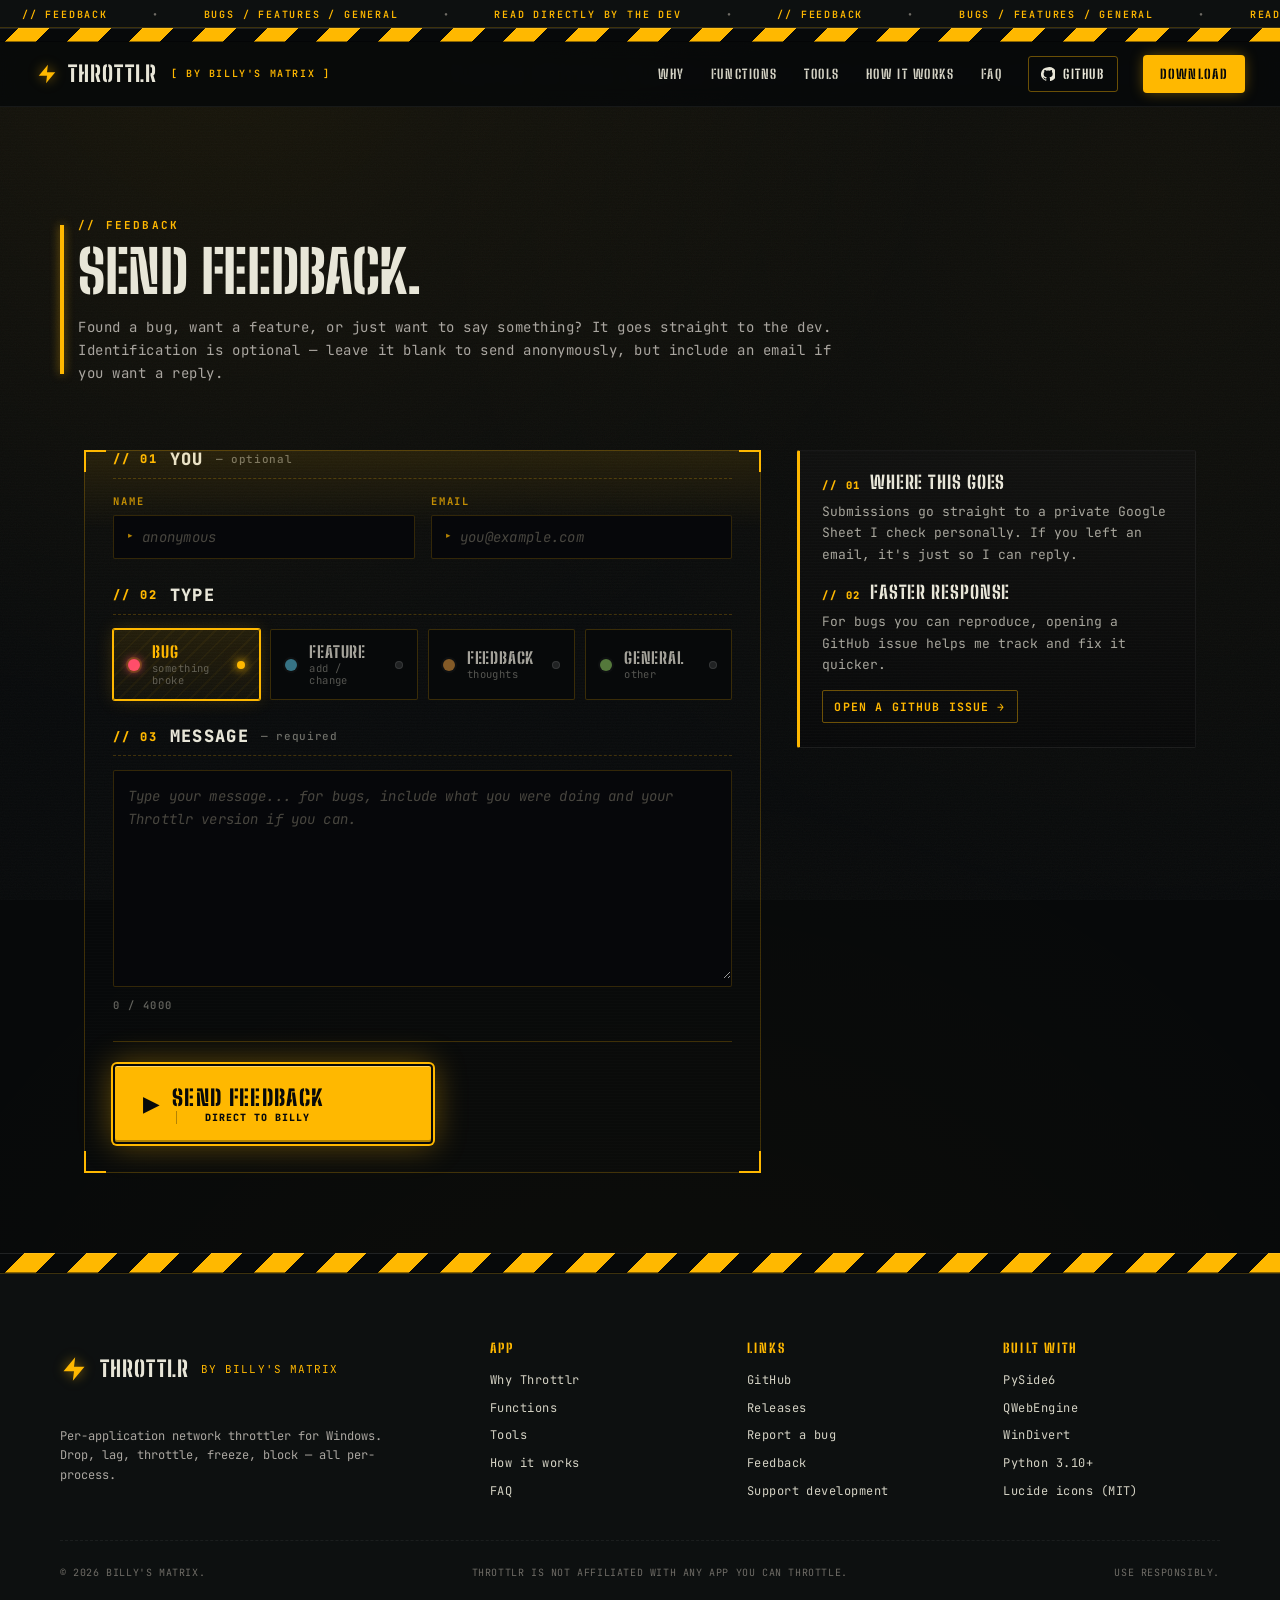
==== feedback.html @ b4c98d20 "update" ====
<!DOCTYPE html>
<html lang="en">
<head>
  <meta charset="UTF-8">
  <meta name="viewport" content="width=device-width, initial-scale=1.0">
  <meta name="description" content="Throttlr — Send feedback, report a bug, or suggest a feature.">
  <meta name="theme-color" content="#ffb800">
  <title>Throttlr — Feedback</title>

  <link rel="preconnect" href="https://fonts.googleapis.com">
  <link rel="preconnect" href="https://fonts.gstatic.com" crossorigin>
  <link href="https://fonts.googleapis.com/css2?family=Big+Shoulders+Stencil:wght@600;700;800;900&family=JetBrains+Mono:wght@400;500;600;700;800&family=VT323&display=swap" rel="stylesheet">

  <link rel="stylesheet" href="style.css">
</head>
<body>

<div class="scroll-progress" id="scrollProgress"></div>

<!-- ============== TOP MARQUEE ============== -->
<div class="marquee" aria-hidden="true">
  <div class="marquee-track">
    <span>// FEEDBACK</span><span>•</span>
    <span>BUGS / FEATURES / GENERAL</span><span>•</span>
    <span>READ DIRECTLY BY THE DEV</span><span>•</span>
    <span>// FEEDBACK</span><span>•</span>
    <span>BUGS / FEATURES / GENERAL</span><span>•</span>
    <span>READ DIRECTLY BY THE DEV</span><span>•</span>
  </div>
</div>

<div class="hazard-strip"></div>

<!-- ============== NAV ============== -->
<header class="nav">
  <a href="index.html" class="brand" aria-label="Throttlr home">
    <span class="brand-bolt">
      <svg viewBox="0 0 24 24" xmlns="http://www.w3.org/2000/svg">
        <polygon points="13 2 3 14 12 14 11 22 21 10 12 10 13 2" fill="currentColor"/>
      </svg>
    </span>
    <span class="brand-name">THROTTLR</span>
    <span class="brand-tag">[ BY BILLY'S MATRIX ]</span>
  </a>
  <nav class="nav-links">
    <a href="index.html#why">Why</a>
    <a href="index.html#functions">Functions</a>
    <a href="index.html#tools">Tools</a>
    <a href="index.html#how">How it works</a>
    <a href="index.html#faq">FAQ</a>
    <a href="https://github.com/BillysMatrix18/throttlr-releases" class="nav-github" target="_blank" rel="noopener">
      <svg viewBox="0 0 24 24" fill="currentColor" width="14" height="14"><path d="M12 .3a12 12 0 0 0-3.8 23.4c.6.1.8-.3.8-.6v-2c-3.3.7-4-1.6-4-1.6-.6-1.4-1.4-1.8-1.4-1.8-1.1-.7.1-.7.1-.7 1.2.1 1.9 1.3 1.9 1.3 1.1 1.9 2.9 1.3 3.6 1 .1-.8.4-1.3.8-1.6-2.7-.3-5.5-1.3-5.5-6 0-1.3.5-2.4 1.3-3.2-.1-.4-.6-1.6.1-3.2 0 0 1-.3 3.4 1.2a11.5 11.5 0 0 1 6 0c2.3-1.6 3.3-1.2 3.3-1.2.7 1.6.2 2.8.1 3.2.8.8 1.3 2 1.3 3.2 0 4.6-2.8 5.6-5.5 5.9.5.4.9 1.2.9 2.4v3.5c0 .3.1.7.8.6A12 12 0 0 0 12 .3z"/></svg>
      GitHub
    </a>
    <a href="https://github.com/BillysMatrix18/throttlr-releases/releases/latest/download/Throttlr-Setup.exe" class="nav-cta" download>Download</a>
  </nav>
</header>

<!-- ============== FEEDBACK SECTION ============== -->
<section class="section section-feedback" id="feedback">
  <div class="section-head reveal">
    <span class="section-num">// FEEDBACK</span>
    <h2 class="section-title">Send feedback.</h2>
    <p class="section-sub">
      Found a bug, want a feature, or just want to say something? It goes
      straight to the dev. Identification is optional — leave it blank
      to send anonymously, but include an email if you want a reply.
    </p>
  </div>

  <div class="feedback-wrap reveal">
    <!-- Industrial intake terminal -->
    <form id="feedback-form" class="ff-terminal" novalidate>
      <!-- Corner brackets on the terminal enclosure -->
      <span class="ff-corner ff-corner-tl"></span>
      <span class="ff-corner ff-corner-tr"></span>
      <span class="ff-corner ff-corner-bl"></span>
      <span class="ff-corner ff-corner-br"></span>

      <!-- Honeypot — invisible to humans, visible to crude bots -->
      <div class="hp-field" aria-hidden="true">
        <label>Don't fill this in <input type="text" name="hp_website" tabindex="-1" autocomplete="off"></label>
      </div>

      <!-- // 01 YOU -->
      <div class="ff-group">
        <div class="ff-group-head">
          <span class="ff-group-num">// 01</span>
          <span class="ff-group-name">YOU</span>
          <span class="ff-group-meta">— optional</span>
        </div>
        <div class="ff-group-body ff-group-2col">
          <label class="ff-input">
            <span class="ff-input-label">NAME</span>
            <span class="ff-input-wrap">
              <span class="ff-prompt">▸</span>
              <input type="text" name="name" maxlength="80" autocomplete="name" placeholder="anonymous">
              <span class="ff-input-bracket tl"></span>
              <span class="ff-input-bracket tr"></span>
              <span class="ff-input-bracket bl"></span>
              <span class="ff-input-bracket br"></span>
            </span>
          </label>
          <label class="ff-input">
            <span class="ff-input-label">EMAIL</span>
            <span class="ff-input-wrap">
              <span class="ff-prompt">▸</span>
              <input type="email" name="email" maxlength="120" autocomplete="email" placeholder="you@example.com">
              <span class="ff-input-bracket tl"></span>
              <span class="ff-input-bracket tr"></span>
              <span class="ff-input-bracket bl"></span>
              <span class="ff-input-bracket br"></span>
            </span>
          </label>
        </div>
      </div>

      <!-- // 02 TYPE -->
      <div class="ff-group">
        <div class="ff-group-head">
          <span class="ff-group-num">// 02</span>
          <span class="ff-group-name">TYPE</span>
        </div>
        <div class="ff-group-body">
          <div class="ff-switch-bank" role="radiogroup" aria-label="Feedback type">
            <label class="ff-switch" data-cat="bug">
              <input type="radio" name="type" value="bug" checked>
              <span class="ff-switch-inner">
                <span class="ff-switch-dot"></span>
                <span class="ff-switch-text">
                  <span class="ff-switch-title">BUG</span>
                  <span class="ff-switch-sub">something broke</span>
                </span>
                <span class="ff-switch-led"></span>
              </span>
            </label>
            <label class="ff-switch" data-cat="feature">
              <input type="radio" name="type" value="feature">
              <span class="ff-switch-inner">
                <span class="ff-switch-dot"></span>
                <span class="ff-switch-text">
                  <span class="ff-switch-title">FEATURE</span>
                  <span class="ff-switch-sub">add / change</span>
                </span>
                <span class="ff-switch-led"></span>
              </span>
            </label>
            <label class="ff-switch" data-cat="feedback">
              <input type="radio" name="type" value="feedback">
              <span class="ff-switch-inner">
                <span class="ff-switch-dot"></span>
                <span class="ff-switch-text">
                  <span class="ff-switch-title">FEEDBACK</span>
                  <span class="ff-switch-sub">thoughts</span>
                </span>
                <span class="ff-switch-led"></span>
              </span>
            </label>
            <label class="ff-switch" data-cat="general">
              <input type="radio" name="type" value="general">
              <span class="ff-switch-inner">
                <span class="ff-switch-dot"></span>
                <span class="ff-switch-text">
                  <span class="ff-switch-title">GENERAL</span>
                  <span class="ff-switch-sub">other</span>
                </span>
                <span class="ff-switch-led"></span>
              </span>
            </label>
          </div>
        </div>
      </div>

      <!-- // 03 MESSAGE -->
      <div class="ff-group">
        <div class="ff-group-head">
          <span class="ff-group-num">// 03</span>
          <span class="ff-group-name">MESSAGE</span>
          <span class="ff-group-meta">— required</span>
        </div>
        <div class="ff-group-body">
          <label class="ff-textarea">
            <span class="ff-textarea-wrap">
              <textarea name="message" rows="8" maxlength="4000" required
                        placeholder="Type your message... for bugs, include what you were doing and your Throttlr version if you can."></textarea>
              <span class="ff-input-bracket tl"></span>
              <span class="ff-input-bracket tr"></span>
              <span class="ff-input-bracket bl"></span>
              <span class="ff-input-bracket br"></span>
            </span>
            <span class="ff-textarea-foot">
              <span class="ff-count"><span id="ff-count-num">0</span> / 4000</span>
            </span>
          </label>
        </div>
      </div>

      <!-- Submit + status -->
      <div class="ff-foot">
        <button type="submit" class="btn-download btn-download-feedback" id="ff-submit">
          <span class="btn-download-arrow">▶</span>
          <span class="btn-download-text">
            <span class="btn-download-main">SEND FEEDBACK</span>
            <span class="btn-download-meta">
              <span class="btn-download-ver">DIRECT TO BILLY</span>
            </span>
          </span>
        </button>
        <span class="ff-status" id="ff-status" aria-live="polite"></span>
      </div>
    </form>

    <aside class="feedback-side">
      <div class="feedback-side-head">
        <span class="feedback-side-num">// 01</span>
        <h3>Where this goes</h3>
      </div>
      <p>
        Submissions go straight to a private Google Sheet I check
        personally. If you left an email, it's just so I can reply.
      </p>
      <div class="feedback-side-head">
        <span class="feedback-side-num">// 02</span>
        <h3>Faster response</h3>
      </div>
      <p>
        For bugs you can reproduce, opening a GitHub issue helps me track
        and fix it quicker.
      </p>
      <a class="feedback-side-link" href="https://github.com/BillysMatrix18/throttlr-releases/issues/new"
         target="_blank" rel="noopener">Open a GitHub issue →</a>
    </aside>
  </div>
</section>

<div class="hazard-strip hazard-strip-thick"></div>

<!-- ============== FOOTER ============== -->
<footer class="footer">
  <div class="footer-grid">
    <div class="footer-brand">
      <span class="brand-bolt">
        <svg viewBox="0 0 24 24"><polygon points="13 2 3 14 12 14 11 22 21 10 12 10 13 2" fill="currentColor"/></svg>
      </span>
      <strong>THROTTLR</strong>
      <span>by Billy's Matrix</span>
      <p class="footer-blurb">
        Per-application network throttler for Windows. Drop, lag, throttle, freeze, block — all per-process.
      </p>
    </div>
    <div class="footer-col">
      <h4>App</h4>
      <a href="index.html#why">Why Throttlr</a>
      <a href="index.html#functions">Functions</a>
      <a href="index.html#tools">Tools</a>
      <a href="index.html#how">How it works</a>
      <a href="index.html#faq">FAQ</a>
    </div>
    <div class="footer-col">
      <h4>Links</h4>
      <a href="https://github.com/BillysMatrix18/throttlr-releases" target="_blank" rel="noopener">GitHub</a>
      <a href="https://github.com/BillysMatrix18/throttlr-releases/releases" target="_blank" rel="noopener">Releases</a>
      <a href="https://github.com/BillysMatrix18/throttlr-releases/issues" target="_blank" rel="noopener">Report a bug</a>
      <a href="feedback.html">Feedback</a>
      <a href="https://ko-fi.com/billysmatrix" target="_blank" rel="noopener">Support development</a>
    </div>
    <div class="footer-col">
      <h4>Built with</h4>
      <span>PySide6</span>
      <span>QWebEngine</span>
      <span>WinDivert</span>
      <span>Python 3.10+</span>
      <span>Lucide icons (MIT)</span>
    </div>
  </div>
  <div class="footer-base">
    <span>© 2026 Billy's Matrix.</span>
    <span>Throttlr is not affiliated with any app you can throttle.</span>
    <span>Use responsibly.</span>
  </div>
</footer>

<div class="page-scanlines" aria-hidden="true"></div>

<!-- v3.1.2 — Include site-wide app.js for the scroll-reveal logic that
     un-hides .reveal elements (and auto-version / download wiring).
     Without this the entire feedback form stays at opacity:0. -->
<script src="app.js"></script>

<script>
/* ============================================================
   FEEDBACK FORM — submit handler
   ------------------------------------------------------------
   Posts the form fields to a Google Apps Script web app, which
   appends a row to a private Google Sheet. We use mode:'no-cors'
   so the browser doesn't need a CORS preflight (Apps Script's
   CORS handling is finicky); the tradeoff is we can't read the
   response, so we redirect on completion regardless. The script
   itself runs the validation and silently drops bad submissions
   (honeypot filled, empty message, etc.).
   ============================================================ */

// !!! REPLACE THIS WITH YOUR DEPLOYED APPS SCRIPT WEB-APP URL !!!
// You'll get this URL after deploying the script (see FEEDBACK_SETUP.md).
// It looks like: https://script.google.com/macros/s/AKfy.../exec
const FEEDBACK_ENDPOINT = "REPLACE_WITH_YOUR_APPS_SCRIPT_URL";

const form    = document.getElementById('feedback-form');
const submit  = document.getElementById('ff-submit');
const status  = document.getElementById('ff-status');
const message = form.querySelector('textarea[name="message"]');
const countEl = document.getElementById('ff-count-num');

// Live character counter (just a quality-of-life thing)
message.addEventListener('input', () => {
  countEl.textContent = message.value.length;
});

form.addEventListener('submit', async (e) => {
  e.preventDefault();

  // Client-side validation. Keep messages friendly + short.
  const msg = message.value.trim();
  if (msg.length < 8) {
    status.textContent = "Add a few more words so I can actually act on it.";
    status.className = 'ff-status err';
    message.focus();
    return;
  }
  const emailVal = form.querySelector('input[name="email"]').value.trim();
  if (emailVal && !/^[^\s@]+@[^\s@]+\.[^\s@]+$/.test(emailVal)) {
    status.textContent = "That email doesn't look right. Leave blank to skip, or fix it.";
    status.className = 'ff-status err';
    form.querySelector('input[name="email"]').focus();
    return;
  }

  // Disable + show progress so users don't double-submit
  submit.disabled = true;
  submit.classList.add('busy');
  status.textContent = "Sending…";
  status.className = 'ff-status';

  // Build payload. Include a few client-side fields (page url, UTC time,
  // user-agent) that are handy in the sheet but never asked for from the
  // user. These are non-identifying browser strings.
  const fd = new FormData(form);
  fd.append('page', location.href);
  fd.append('client_time', new Date().toISOString());
  fd.append('user_agent',  navigator.userAgent.slice(0, 250));

  try {
    if (FEEDBACK_ENDPOINT.startsWith('REPLACE_')) {
      // Defensive: don't actually POST to the placeholder URL.
      throw new Error('Endpoint not configured yet.');
    }
    await fetch(FEEDBACK_ENDPOINT, {
      method: 'POST',
      mode: 'no-cors',     // opaque response — we don't read it
      body: fd,
    });
    // We can't tell if the script succeeded (opaque response), but the
    // POST always reaches the script in practice. Redirect to the thanks
    // page; on the rare server-side failure the user can still re-submit
    // if they hit back.
    window.location.href = 'feedback-thanks.html';
  } catch (err) {
    submit.disabled = false;
    submit.classList.remove('busy');
    status.textContent = "Couldn't send — check your connection and try again.";
    status.className = 'ff-status err';
    console.error(err);
  }
});
</script>

</body>
</html>
---- style.css ----
/* ============================================================================
   THROTTLR — landing site
   Editorial-Industrial. Hazard yellow on near-black. Big stencil typography.
   ============================================================================ */

:root {
  --bg:        #07090a;
  --bg-2:      #0d1010;
  --bg-3:      #14160f;
  --bg-elev:   #11140e;
  --bone:      #e8e6d8;
  --bone-2:    #d4d2c4;
  --hazard:    #ffb800;
  --hazard-2:  #ffd966;
  --hazard-3:  #6b4e00;
  --danger:    #ff4466;
  --warn:      #ffb800;
  --ice:       #66ddff;
  --mint:      #66e5b8;
  --dim:       #aaa6a0;
  --dim-2:     #6f6c66;
  --line:      rgba(255, 184, 0, 0.20);
  --line-2:    rgba(255, 184, 0, 0.40);
  --rule:      rgba(255, 255, 255, 0.06);

  --font-display: 'Big Shoulders Stencil', 'Impact', sans-serif;
  --font-mono:    'JetBrains Mono', 'Consolas', monospace;
  --font-screen:  'VT323', monospace;
}

/* ----- Base reset ----- */
* { box-sizing: border-box; margin: 0; padding: 0; }

html { scroll-behavior: smooth; }
html, body {
  background: var(--bg);
  color: var(--bone);
  font-family: var(--font-mono);
  font-size: 15px;
  line-height: 1.55;
  overflow-x: hidden;
  -webkit-font-smoothing: antialiased;
  -moz-osx-font-smoothing: grayscale;
}
body {
  background:
    radial-gradient(circle at 18% 0%,  rgba(255, 184, 0, 0.07) 0%, transparent 38%),
    radial-gradient(circle at 90% 12%, rgba(255, 184, 0, 0.04) 0%, transparent 40%),
    radial-gradient(circle at 50% 100%, rgba(255, 184, 0, 0.03) 0%, transparent 50%),
    var(--bg);
  min-height: 100vh;
  position: relative;
}

a { color: var(--hazard); text-decoration: none; transition: color 0.18s ease; }
a:hover { color: var(--hazard-2); }
::selection { background: var(--hazard); color: #07090a; }

img, svg { display: block; max-width: 100%; }

/* Film grain overlay */
body::before {
  content: '';
  position: fixed;
  inset: 0;
  z-index: 1;
  pointer-events: none;
  opacity: 0.035;
  background-image: url("data:image/svg+xml;utf8,<svg xmlns='http://www.w3.org/2000/svg' width='180' height='180'><filter id='n'><feTurbulence type='fractalNoise' baseFrequency='0.85' numOctaves='2' stitchTiles='stitch'/></filter><rect width='100%25' height='100%25' filter='url(%23n)'/></svg>");
  mix-blend-mode: screen;
}
.page-scanlines {
  position: fixed;
  inset: 0;
  z-index: 2;
  pointer-events: none;
  background:
    repeating-linear-gradient(
      to bottom,
      rgba(255, 255, 255, 0) 0,
      rgba(255, 255, 255, 0) 2px,
      rgba(255, 255, 255, 0.018) 2px,
      rgba(255, 255, 255, 0.018) 3px
    );
  mix-blend-mode: overlay;
}

/* Scroll progress bar */
.scroll-progress {
  position: fixed;
  top: 0;
  left: 0;
  height: 2px;
  width: 0%;
  background: linear-gradient(90deg, var(--hazard) 0%, var(--hazard-2) 100%);
  box-shadow: 0 0 10px rgba(255, 184, 0, 0.6);
  z-index: 100;
  transition: width 0.1s linear;
}

/* ----- Reveal animation utility ----- */
.reveal {
  opacity: 0;
  transform: translateY(28px);
  transition:
    opacity 0.7s cubic-bezier(.2, .6, .2, 1),
    transform 0.7s cubic-bezier(.2, .6, .2, 1);
  transition-delay: var(--d, 0s);
}
.reveal.is-visible {
  opacity: 1;
  transform: translateY(0);
}
@media (prefers-reduced-motion: reduce) {
  .reveal { opacity: 1; transform: none; transition: none; }
}

/* ============================================================================
   MARQUEE
   ============================================================================ */
.marquee {
  background: var(--bg-2);
  border-bottom: 1px solid var(--line);
  overflow: hidden;
  height: 28px;
  font-family: var(--font-mono);
  font-size: 10px;
  font-weight: 600;
  letter-spacing: 0.18em;
  text-transform: uppercase;
  color: var(--dim);
  position: relative;
  z-index: 5;
}
.marquee-track {
  display: inline-flex;
  white-space: nowrap;
  animation: marquee 40s linear infinite;
  padding: 7px 0;
}
.marquee-track span { padding: 0 22px; }
.marquee-track span:nth-child(odd) { color: var(--hazard); }
.marquee-track span:nth-child(2),
.marquee-track span:nth-child(4),
.marquee-track span:nth-child(6),
.marquee-track span:nth-child(8),
.marquee-track span:nth-child(10) { color: var(--dim-2); }
@keyframes marquee {
  from { transform: translateX(0); }
  to   { transform: translateX(-50%); }
}

/* ============================================================================
   HAZARD STRIPS
   ============================================================================ */
.hazard-strip {
  height: 14px;
  background: repeating-linear-gradient(-45deg,
    var(--hazard) 0 22px,
    #07090a 22px 44px);
  position: relative;
  z-index: 4;
  box-shadow:
    inset 0 1px 0 rgba(255, 255, 255, 0.10),
    inset 0 -1px 0 rgba(0, 0, 0, 0.45);
}
.hazard-strip-thick { height: 20px; }

/* ============================================================================
   NAV
   ============================================================================ */
.nav {
  position: sticky;
  top: 0;
  z-index: 10;
  display: flex;
  align-items: center;
  justify-content: space-between;
  padding: 14px 36px;
  background: rgba(7, 9, 10, 0.85);
  backdrop-filter: blur(10px);
  -webkit-backdrop-filter: blur(10px);
  border-bottom: 1px solid var(--rule);
}
.brand {
  display: inline-flex;
  align-items: center;
  gap: 10px;
  color: var(--bone);
}
.brand-bolt {
  width: 22px;
  height: 22px;
  display: inline-flex;
  color: var(--hazard);
  filter: drop-shadow(0 0 6px rgba(255, 184, 0, 0.55));
  animation: bolt-pulse 2.4s ease-in-out infinite;
}
.brand-bolt svg { width: 100%; height: 100%; }
@keyframes bolt-pulse {
  0%,100% { filter: drop-shadow(0 0 6px rgba(255, 184, 0, 0.55)); transform: scale(1); }
  50%     { filter: drop-shadow(0 0 12px rgba(255, 184, 0, 0.95)); transform: scale(1.05); }
}
.brand-name {
  font-family: var(--font-display);
  font-size: 22px;
  font-weight: 800;
  letter-spacing: 0.05em;
  color: var(--bone);
}
.brand-tag {
  font-family: var(--font-mono);
  font-size: 10px;
  font-weight: 600;
  letter-spacing: 0.16em;
  color: var(--hazard);
  text-transform: uppercase;
  margin-left: 4px;
}
.nav-links {
  display: flex;
  align-items: center;
  gap: 26px;
}
.nav-links a {
  font-family: var(--font-display);
  font-size: 13px;
  font-weight: 700;
  letter-spacing: 0.12em;
  color: var(--bone-2);
  text-transform: uppercase;
  transition: color 0.18s ease;
}
.nav-links a:hover { color: var(--hazard); }
.nav-github {
  display: inline-flex !important;
  align-items: center;
  gap: 8px;
  padding: 7px 12px;
  border: 1px solid var(--line-2);
  border-radius: 3px;
  color: var(--bone) !important;
  transition: all 0.18s ease;
}
.nav-github:hover {
  background: rgba(255, 184, 0, 0.08);
  border-color: var(--hazard);
  color: var(--hazard) !important;
}
.nav-cta {
  background: var(--hazard) !important;
  color: #07090a !important;
  padding: 8px 16px !important;
  border-radius: 3px;
  font-family: var(--font-display) !important;
  font-weight: 800 !important;
  letter-spacing: 0.10em !important;
  font-size: 13px !important;
  box-shadow: 0 0 0 1px var(--hazard), 0 0 14px rgba(255, 184, 0, 0.40);
  transition: all 0.18s ease;
}
.nav-cta:hover {
  color: #07090a !important;
  transform: translateY(-1px);
  box-shadow: 0 0 0 1px var(--hazard), 0 4px 18px rgba(255, 184, 0, 0.55);
}

/* ============================================================================
   HERO
   ============================================================================ */
.hero {
  position: relative;
  padding: 90px 60px 90px;
  overflow: hidden;
  display: grid;
  grid-template-columns: 1.05fr 1fr;
  gap: 72px;
  align-items: center;
  min-height: 760px;
  z-index: 3;
}
.corner {
  position: absolute;
  width: 32px;
  height: 32px;
  border: 2px solid var(--hazard);
  pointer-events: none;
  z-index: 6;
}
.corner-tl { top: 28px;    left: 28px;   border-right: 0; border-bottom: 0; }
.corner-tr { top: 28px;    right: 28px;  border-left: 0;  border-bottom: 0; }
.corner-bl { bottom: 28px; left: 28px;   border-right: 0; border-top: 0; }
.corner-br { bottom: 28px; right: 28px;  border-left: 0;  border-top: 0; }

.hero-grid {
  position: absolute;
  inset: 0;
  background-image:
    linear-gradient(to right, rgba(255, 184, 0, 0.04) 1px, transparent 1px),
    linear-gradient(to bottom, rgba(255, 184, 0, 0.04) 1px, transparent 1px);
  background-size: 56px 56px;
  background-position: -1px -1px;
  mask-image: radial-gradient(ellipse at 35% 50%, black 30%, transparent 75%);
  -webkit-mask-image: radial-gradient(ellipse at 35% 50%, black 30%, transparent 75%);
  z-index: 0;
}
.hero-glow {
  position: absolute;
  inset: 0;
  z-index: 0;
  background:
    radial-gradient(circle at 20% 30%, rgba(255, 184, 0, 0.10) 0%, transparent 35%),
    radial-gradient(circle at 80% 70%, rgba(255, 184, 0, 0.07) 0%, transparent 40%);
}

.hero-inner {
  position: relative;
  z-index: 3;
  max-width: 660px;
}

.hero-eyebrow {
  display: inline-flex;
  align-items: center;
  gap: 14px;
  margin-bottom: 26px;
  font-family: var(--font-mono);
  font-size: 11px;
  font-weight: 600;
  letter-spacing: 0.16em;
  text-transform: uppercase;
}
.eyebrow-chip {
  background: var(--hazard);
  color: #07090a;
  padding: 4px 10px;
  border-radius: 2px;
  font-weight: 800;
}
.eyebrow-divider {
  width: 40px;
  height: 1px;
  background: var(--line-2);
}
.eyebrow-text { color: var(--dim); }

.hero-title {
  font-family: var(--font-display);
  font-size: clamp(64px, 11.5vw, 148px);
  font-weight: 900;
  line-height: 0.86;
  letter-spacing: -0.012em;
  color: var(--bone);
  margin-bottom: 18px;
  text-shadow:
    0 1px 0 rgba(0, 0, 0, 0.65),
    0 0 30px rgba(255, 184, 0, 0.10);
}
.hero-title-line { display: block; }
.hero-title-line.accent {
  color: var(--hazard);
  text-shadow:
    0 1px 0 rgba(0, 0, 0, 0.65),
    0 0 28px rgba(255, 184, 0, 0.45);
}

.hero-subtitle {
  font-family: var(--font-mono);
  font-size: 13px;
  font-weight: 700;
  letter-spacing: 0.36em;
  color: var(--hazard);
  text-transform: uppercase;
  margin-bottom: 30px;
  padding-bottom: 18px;
  border-bottom: 1px dashed var(--line);
}
.hero-blurb {
  font-size: 15px;
  line-height: 1.75;
  color: var(--bone-2);
  max-width: 560px;
  margin-bottom: 38px;
}
.hero-blurb strong {
  color: var(--hazard);
  font-weight: 700;
}

/* ----- Download button ----- */
.hero-cta {
  display: flex;
  align-items: stretch;
  gap: 14px;
  margin-bottom: 40px;
  flex-wrap: wrap;
}
.btn-download {
  display: inline-flex;
  align-items: center;
  gap: 14px;
  padding: 18px 28px;
  background: var(--hazard);
  color: #07090a;
  border-radius: 4px;
  border: 2px solid #07090a;
  position: relative;
  overflow: hidden;
  cursor: pointer;
  transition: all 0.20s cubic-bezier(.2, .6, .2, 1);
  box-shadow:
    0 0 0 2px var(--hazard),
    0 0 32px rgba(255, 184, 0, 0.40),
    inset 0 1px 0 rgba(255, 255, 255, 0.40),
    inset 0 -2px 0 rgba(0, 0, 0, 0.30);
}
.btn-download::before {
  content: '';
  position: absolute;
  top: 0; bottom: 0; right: -150%;
  width: 80%;
  background: linear-gradient(110deg,
    transparent 0%,
    rgba(255, 255, 255, 0.45) 50%,
    transparent 100%);
  transition: right 0.6s cubic-bezier(.2, .6, .2, 1);
}
.btn-download:hover {
  transform: translateY(-2px);
  box-shadow:
    0 0 0 2px var(--hazard),
    0 8px 38px rgba(255, 184, 0, 0.55),
    inset 0 1px 0 rgba(255, 255, 255, 0.40),
    inset 0 -2px 0 rgba(0, 0, 0, 0.30);
  color: #07090a;
}
.btn-download:hover::before { right: -10%; }
.btn-download:active { transform: translateY(0); }

.btn-download-arrow {
  font-size: 20px;
  font-weight: 900;
  color: #07090a;
  animation: arrow-bounce 1.6s ease-in-out infinite;
}
@keyframes arrow-bounce {
  0%,100% { transform: translateY(0); }
  50%     { transform: translateY(2px); }
}
.btn-download-text {
  font-family: var(--font-display);
  font-size: 22px;
  font-weight: 900;
  letter-spacing: 0.06em;
  color: #07090a;
}
.btn-download-meta {
  display: flex;
  flex-direction: column;
  gap: 1px;
  margin-left: 4px;
  padding-left: 14px;
  border-left: 1px solid rgba(7, 9, 10, 0.30);
  font-family: var(--font-mono);
}
.btn-download-ver {
  font-size: 10px;
  font-weight: 800;
  color: #07090a;
  letter-spacing: 0.10em;
}
.btn-download-os {
  font-size: 9px;
  color: rgba(7, 9, 10, 0.65);
  letter-spacing: 0.08em;
}

.btn-secondary {
  display: inline-flex;
  align-items: center;
  gap: 10px;
  padding: 18px 22px;
  background: transparent;
  color: var(--bone);
  border: 1px solid var(--line-2);
  border-radius: 4px;
  font-family: var(--font-display);
  font-size: 14px;
  font-weight: 800;
  letter-spacing: 0.10em;
  text-transform: uppercase;
  transition: all 0.18s ease;
}
.btn-secondary:hover {
  border-color: var(--hazard);
  color: var(--hazard);
  background: rgba(255, 184, 0, 0.05);
}
.btn-secondary-arrow {
  font-size: 16px;
  animation: arrow-bounce 1.6s ease-in-out infinite;
}

.hero-stats {
  list-style: none;
  display: grid;
  grid-template-columns: repeat(4, 1fr);
  gap: 28px;
  padding: 22px 26px;
  background: rgba(15, 17, 16, 0.55);
  border: 1px solid var(--line);
  border-radius: 4px;
  position: relative;
  margin-bottom: 26px;
}
.hero-stats::before,
.hero-stats::after {
  content: '';
  position: absolute;
  width: 12px; height: 12px;
  border: 1px solid var(--hazard);
}
.hero-stats::before { top: -1px; left: -1px; border-right: 0; border-bottom: 0; }
.hero-stats::after  { bottom: -1px; right: -1px; border-left: 0;  border-top: 0; }
.hero-stats li {
  display: flex;
  flex-direction: column;
  gap: 3px;
}
.hero-stats strong {
  font-family: var(--font-display);
  font-size: 30px;
  font-weight: 800;
  color: var(--bone);
  letter-spacing: 0.02em;
  line-height: 1;
}
.hero-stats span {
  font-family: var(--font-mono);
  font-size: 10px;
  letter-spacing: 0.12em;
  color: var(--dim);
  text-transform: uppercase;
}

.hero-platforms {
  display: flex;
  flex-wrap: wrap;
  align-items: center;
  gap: 8px;
  font-family: var(--font-mono);
  font-size: 10px;
  letter-spacing: 0.12em;
}
.hp-label {
  color: var(--hazard);
  font-weight: 700;
  text-transform: uppercase;
  margin-right: 4px;
}
.hp-label:not(:first-child) { margin-left: 12px; }
.hp-tag {
  background: rgba(255, 184, 0, 0.08);
  border: 1px solid var(--line);
  color: var(--bone-2);
  padding: 3px 9px;
  border-radius: 2px;
  font-weight: 600;
  text-transform: uppercase;
}

/* ============================================================================
   HERO MOCK
   ============================================================================ */
.hero-mock {
  position: relative;
  z-index: 2;
  perspective: 1400px;
}
.mock-screen {
  width: 100%;
  max-width: 540px;
  margin-left: auto;
  background: linear-gradient(180deg, #0d1010 0%, #07090a 100%);
  border: 1px solid var(--line-2);
  border-radius: 6px;
  overflow: hidden;
  position: relative;
  transform: rotateY(-7deg) rotateX(3deg);
  box-shadow:
    0 24px 60px rgba(0, 0, 0, 0.65),
    0 0 0 1px rgba(255, 184, 0, 0.10),
    0 0 80px rgba(255, 184, 0, 0.10);
  animation: mock-float 6s ease-in-out infinite;
}
@keyframes mock-float {
  0%,100% { transform: rotateY(-7deg) rotateX(3deg) translateY(0); }
  50%     { transform: rotateY(-7deg) rotateX(3deg) translateY(-8px); }
}
.mock-titlebar {
  display: flex;
  align-items: center;
  gap: 10px;
  padding: 9px 14px;
  background: rgba(15, 17, 16, 0.85);
  border-bottom: 1px solid var(--rule);
  font-family: var(--font-mono);
  font-size: 11px;
}
.mock-tb-bolt { color: var(--hazard); font-size: 14px; }
.mock-tb-name {
  font-family: var(--font-display);
  font-size: 14px;
  font-weight: 800;
  color: var(--bone);
  letter-spacing: 0.04em;
}
.mock-tb-tag { color: var(--dim); font-size: 10px; }
.mock-tb-spacer { flex: 1; }
.mock-tb-status {
  display: inline-flex;
  align-items: center;
  gap: 6px;
  font-size: 10px;
  color: var(--mint);
  letter-spacing: 0.06em;
  text-transform: uppercase;
}
.mock-dot {
  width: 7px; height: 7px;
  border-radius: 50%;
  background: var(--mint);
  box-shadow: 0 0 6px rgba(102, 229, 184, 0.65);
  animation: mock-dot-pulse 1.4s ease-in-out infinite;
}
@keyframes mock-dot-pulse {
  0%,100% { opacity: 1; transform: scale(1); }
  50%     { opacity: 0.55; transform: scale(0.85); }
}
.mock-tb-ctrl {
  width: 22px; height: 22px;
  display: inline-flex; align-items: center; justify-content: center;
  color: var(--dim);
  font-size: 11px;
  margin-left: 1px;
}
.mock-body { padding: 18px; }
.mock-panel {
  background: rgba(15, 17, 16, 0.55);
  border: 1px solid var(--line);
  border-radius: 4px;
  padding: 14px 16px;
  margin-bottom: 14px;
}
.mock-panel-head {
  display: flex;
  align-items: center;
  gap: 9px;
  margin-bottom: 10px;
}
.mock-panel-num {
  display: inline-flex;
  align-items: center;
  justify-content: center;
  background: var(--hazard);
  color: #07090a;
  font-family: var(--font-mono);
  font-size: 10px;
  font-weight: 800;
  padding: 2px 7px;
  border-radius: 2px;
  letter-spacing: 0.06em;
}
.mock-panel-title {
  font-family: var(--font-display);
  font-size: 14px;
  font-weight: 800;
  color: var(--bone);
  letter-spacing: 0.06em;
  text-transform: uppercase;
}
.mock-panel-spacer { flex: 1; }
.mock-panel-meta {
  font-family: var(--font-mono);
  font-size: 9px;
  color: var(--dim-2);
  letter-spacing: 0.10em;
}
.mock-pill {
  font-family: var(--font-mono);
  font-size: 9px;
  font-weight: 700;
  background: rgba(255, 184, 0, 0.10);
  border: 1px solid var(--line-2);
  color: var(--hazard);
  padding: 3px 8px;
  border-radius: 2px;
  letter-spacing: 0.08em;
}
.mock-panel-target {
  display: flex;
  align-items: center;
  gap: 12px;
  padding: 12px 14px;
  background: rgba(0, 0, 0, 0.30);
  border: 1px dashed var(--line);
  border-radius: 3px;
}
.mock-target-label {
  font-family: var(--font-mono);
  font-size: 9px;
  letter-spacing: 0.20em;
  color: var(--hazard);
  text-transform: uppercase;
}
.mock-target-name {
  font-family: var(--font-mono);
  font-size: 14px;
  color: var(--bone);
  font-weight: 700;
  flex: 1;
}
.mock-target-arrow {
  color: var(--hazard);
  font-size: 18px;
  font-weight: 800;
}

.mock-funcs {
  display: grid;
  grid-template-columns: 1fr 1fr;
  gap: 8px;
}
.mock-fn {
  display: flex;
  align-items: center;
  gap: 10px;
  padding: 9px 12px;
  background: rgba(0, 0, 0, 0.30);
  border: 1px solid var(--rule);
  border-radius: 3px;
  font-family: var(--font-mono);
  font-size: 11px;
}
.mock-fn.on {
  border-color: var(--hazard);
  background: rgba(255, 184, 0, 0.06);
  box-shadow: 0 0 12px rgba(255, 184, 0, 0.10);
}
.mock-knob {
  width: 22px; height: 12px;
  background: rgba(255, 255, 255, 0.10);
  border-radius: 6px;
  position: relative;
  flex-shrink: 0;
}
.mock-knob::after {
  content: '';
  position: absolute;
  top: 2px; left: 2px;
  width: 8px; height: 8px;
  background: var(--dim);
  border-radius: 50%;
  transition: all 0.15s ease;
}
.mock-fn.on .mock-knob {
  background: rgba(255, 184, 0, 0.30);
}
.mock-fn.on .mock-knob::after {
  left: 12px;
  background: var(--hazard);
  box-shadow: 0 0 6px var(--hazard);
}
.mock-fn-name {
  font-weight: 700;
  color: var(--bone);
  flex: 1;
}
.mock-fn-meta {
  font-size: 10px;
  color: var(--hazard);
  letter-spacing: 0.04em;
}
.mock-fn:not(.on) .mock-fn-meta { color: var(--dim-2); }

.mock-actionbar {
  display: flex;
  align-items: center;
  gap: 14px;
  padding: 11px 16px;
  background: rgba(20, 22, 15, 0.65);
  border: 1px solid var(--line);
  border-radius: 4px;
  font-family: var(--font-mono);
  font-size: 10px;
}
.mock-ab-status {
  display: inline-flex;
  align-items: center;
  gap: 7px;
  flex: 1;
  color: var(--bone);
  font-size: 10px;
}
.mock-ab-stat {
  display: flex;
  flex-direction: column;
  align-items: center;
  gap: 1px;
}
.mock-ab-stat em {
  font-style: normal;
  font-size: 8px;
  letter-spacing: 0.16em;
  color: var(--dim);
  text-transform: uppercase;
}
.mock-ab-stat strong {
  font-size: 13px;
  color: var(--bone);
  font-weight: 700;
}
.mock-ab-stat strong.warn { color: var(--warn); }
.mock-ab-start {
  background: var(--hazard);
  color: #07090a;
  padding: 7px 14px;
  border-radius: 3px;
  font-family: var(--font-display);
  font-size: 12px;
  font-weight: 800;
  letter-spacing: 0.06em;
}
.mock-ab-start span {
  background: rgba(7, 9, 10, 0.20);
  padding: 1px 5px;
  border-radius: 2px;
  margin-left: 6px;
  font-size: 9px;
  font-family: var(--font-mono);
  font-weight: 600;
}
.mock-scanlines {
  position: absolute;
  inset: 0;
  pointer-events: none;
  background: repeating-linear-gradient(
    to bottom,
    rgba(255, 255, 255, 0) 0,
    rgba(255, 255, 255, 0) 2px,
    rgba(255, 255, 255, 0.025) 2px,
    rgba(255, 255, 255, 0.025) 3px
  );
  mix-blend-mode: overlay;
}

.mock-anno {
  position: absolute;
  display: flex;
  align-items: center;
  gap: 8px;
  font-family: var(--font-mono);
  font-size: 10px;
  font-weight: 600;
  letter-spacing: 0.06em;
  color: var(--hazard);
  pointer-events: none;
}
.mock-anno-1 { top: 30%; right: -160px; }
.mock-anno-2 { bottom: 20%; right: -160px; }
.anno-dot {
  width: 8px; height: 8px;
  background: var(--hazard);
  border-radius: 50%;
  box-shadow: 0 0 8px var(--hazard);
}
.anno-line {
  width: 36px;
  height: 1px;
  background: var(--hazard);
}
.anno-text { white-space: nowrap; }

/* ============================================================================
   USE CASES BAND
   ============================================================================ */
.usecases {
  background: var(--bg-2);
  border-top: 1px solid var(--rule);
  border-bottom: 1px solid var(--rule);
  padding: 36px 60px;
  position: relative;
  z-index: 3;
}
.usecases-inner {
  max-width: 1320px;
  margin: 0 auto;
  display: grid;
  grid-template-columns: 180px 1fr;
  gap: 40px;
  align-items: center;
}
.usecase-label {
  font-family: var(--font-mono);
  font-size: 11px;
  font-weight: 700;
  color: var(--hazard);
  letter-spacing: 0.18em;
  text-transform: uppercase;
}
.usecase-list {
  display: grid;
  grid-template-columns: repeat(4, 1fr);
  gap: 28px;
}
.usecase {
  display: flex;
  flex-direction: column;
  gap: 6px;
  position: relative;
  padding-left: 18px;
}
.usecase::before {
  content: '';
  position: absolute;
  left: 0; top: 4px; bottom: 4px;
  width: 2px;
  background: var(--hazard);
}
.uc-num {
  font-family: var(--font-mono);
  font-size: 10px;
  letter-spacing: 0.14em;
  color: var(--dim);
}
.uc-title {
  font-family: var(--font-display);
  font-size: 22px;
  font-weight: 800;
  color: var(--bone);
  letter-spacing: 0.04em;
  text-transform: uppercase;
}
.uc-desc {
  font-family: var(--font-mono);
  font-size: 12px;
  color: var(--bone-2);
  line-height: 1.55;
}

/* ============================================================================
   SECTIONS — shared
   ============================================================================ */
.section {
  position: relative;
  z-index: 3;
  padding: 110px 60px;
  max-width: 1320px;
  margin: 0 auto;
}
.section-head {
  margin-bottom: 64px;
  display: flex;
  flex-direction: column;
  align-items: flex-start;
  gap: 8px;
  position: relative;
  padding-left: 18px;
  max-width: 1080px;
}
.section-head::before {
  content: '';
  position: absolute;
  left: 0;
  top: 8px;
  bottom: 12px;
  width: 4px;
  background: var(--hazard);
  box-shadow: 0 0 10px rgba(255, 184, 0, 0.55);
}
.section-num {
  font-family: var(--font-mono);
  font-size: 11px;
  font-weight: 700;
  color: var(--hazard);
  letter-spacing: 0.20em;
  text-transform: uppercase;
}
.section-title {
  font-family: var(--font-display);
  font-size: clamp(36px, 4.6vw, 60px);
  font-weight: 800;
  line-height: 1.02;
  letter-spacing: -0.005em;
  color: var(--bone);
  text-transform: uppercase;
}
.section-title em {
  font-style: italic;
  color: var(--bone-2);
  font-weight: 700;
}
.section-title.accent {
  color: var(--hazard);
  text-shadow: 0 0 24px rgba(255, 184, 0, 0.30);
}
.section-sub {
  font-family: var(--font-mono);
  font-size: 14px;
  color: var(--dim);
  margin-top: 6px;
  letter-spacing: 0.04em;
  max-width: 760px;
  line-height: 1.65;
}

/* ============================================================================
   WHY SECTION
   ============================================================================ */
.why-grid {
  display: grid;
  grid-template-columns: 1fr 1fr;
  gap: 52px;
}
.why-col p {
  font-size: 16px;
  line-height: 1.75;
  color: var(--bone-2);
  margin-bottom: 18px;
}
.why-col p:last-child { margin-bottom: 0; }
.why-col strong {
  color: var(--hazard);
  font-weight: 700;
}

/* ============================================================================
   FUNCTIONS DEEP-DIVE
   ============================================================================ */
.fn-stack {
  display: flex;
  flex-direction: column;
  gap: 18px;
}
.fn-row {
  display: grid;
  grid-template-columns: 80px 60px 1fr 200px;
  gap: 28px;
  align-items: center;
  padding: 36px 32px;
  background:
    linear-gradient(180deg, rgba(20, 22, 15, 0.55) 0%, rgba(10, 12, 8, 0.55) 100%);
  border: 1px solid var(--line);
  border-radius: 4px;
  position: relative;
  overflow: hidden;
  transition: all 0.25s cubic-bezier(.2, .6, .2, 1);
}
.fn-row::before {
  content: '';
  position: absolute;
  top: 0; left: 0; right: 0;
  height: 2px;
  background: var(--hazard);
  transform: scaleX(0);
  transform-origin: left;
  transition: transform 0.4s cubic-bezier(.2, .6, .2, 1);
}
.fn-row:hover {
  border-color: var(--line-2);
  background:
    linear-gradient(180deg, rgba(28, 30, 18, 0.65) 0%, rgba(14, 16, 9, 0.65) 100%);
  transform: translateX(6px);
  box-shadow: 0 12px 36px rgba(0, 0, 0, 0.45),
              0 0 32px rgba(255, 184, 0, 0.10);
}
.fn-row:hover::before { transform: scaleX(1); }

.fn-row-num {
  font-family: var(--font-display);
  font-size: 56px;
  font-weight: 900;
  color: var(--hazard);
  text-shadow: 0 0 20px rgba(255, 184, 0, 0.40);
  letter-spacing: -0.02em;
  line-height: 1;
}
.fn-row-icon {
  width: 48px;
  height: 48px;
  color: var(--hazard);
  filter: drop-shadow(0 0 10px rgba(255, 184, 0, 0.40));
}
.fn-row-icon svg {
  width: 100%; height: 100%;
  stroke: currentColor;
  stroke-width: 2;
  fill: none;
  stroke-linecap: round;
  stroke-linejoin: round;
}
.fn-row-icon svg polygon { fill: currentColor; }
.fn-row-body h3 {
  font-family: var(--font-display);
  font-size: 36px;
  font-weight: 800;
  color: var(--bone);
  letter-spacing: 0.02em;
  text-transform: uppercase;
  margin-bottom: 8px;
  line-height: 1;
}
.fn-row-body p {
  font-size: 14px;
  color: var(--bone-2);
  line-height: 1.7;
  margin-bottom: 12px;
  max-width: 720px;
}
.fn-row-body strong {
  color: var(--hazard);
  font-weight: 700;
}
.fn-row-meta {
  display: flex;
  flex-wrap: wrap;
  gap: 6px;
}
.fn-meta-pill {
  font-family: var(--font-mono);
  font-size: 10px;
  font-weight: 600;
  background: rgba(255, 184, 0, 0.08);
  border: 1px solid var(--line);
  color: var(--bone-2);
  padding: 3px 9px;
  border-radius: 2px;
  letter-spacing: 0.06em;
  text-transform: uppercase;
}

/* Visualizations on the right of each row */
.fn-row-visual {
  width: 200px;
  height: 120px;
  background: rgba(0, 0, 0, 0.35);
  border: 1px dashed var(--line);
  border-radius: 4px;
  display: flex;
  flex-direction: column;
  align-items: center;
  justify-content: center;
  gap: 14px;
  position: relative;
  overflow: hidden;
}
.fn-vis-label {
  font-family: var(--font-mono);
  font-size: 10px;
  letter-spacing: 0.14em;
  color: var(--hazard);
  text-transform: uppercase;
  font-weight: 700;
}

.fn-vis-track {
  position: relative;
  width: 80%;
  height: 4px;
  background: rgba(255, 184, 0, 0.15);
  border-radius: 2px;
}
.fn-vis-dot {
  position: absolute;
  top: -3px;
  width: 10px;
  height: 10px;
  background: var(--hazard);
  border-radius: 50%;
  box-shadow: 0 0 8px var(--hazard);
  animation: lag-slide 2.5s cubic-bezier(.4, 0, .2, 1) infinite;
}
.fn-vis-dot:nth-child(1) { animation-delay: 0s; }
.fn-vis-dot:nth-child(2) { animation-delay: 0.4s; }
.fn-vis-dot:nth-child(3) { animation-delay: 0.8s; }
@keyframes lag-slide {
  0%   { left: 0;  opacity: 1; }
  60%  { left: 90%; opacity: 1; }
  62%  { opacity: 0; }
  100% { left: 90%; opacity: 0; }
}

.fn-vis-grid {
  display: grid;
  grid-template-columns: repeat(4, 1fr);
  gap: 4px;
  width: 70%;
}
.fn-vis-grid span {
  width: 100%;
  height: 12px;
  background: var(--hazard);
  border-radius: 2px;
  box-shadow: 0 0 4px rgba(255, 184, 0, 0.5);
}
.fn-vis-grid span.lost {
  background: rgba(255, 68, 102, 0.20);
  box-shadow: none;
  border: 1px dashed var(--danger);
  animation: drop-lost 2s ease-in-out infinite;
}
@keyframes drop-lost {
  0%,100% { opacity: 0.4; }
  50%     { opacity: 1; }
}

.fn-vis-bars {
  display: flex;
  align-items: flex-end;
  gap: 4px;
  width: 80%;
  height: 60px;
  position: relative;
  z-index: 2;
}
.fn-vis-bars span {
  flex: 1;
  height: var(--h);
  background: var(--hazard);
  border-radius: 1px 1px 0 0;
  animation: throttle-bars 1.4s ease-in-out infinite;
}
.fn-vis-bars span:nth-child(2) { animation-delay: 0.1s; }
.fn-vis-bars span:nth-child(3) { animation-delay: 0.2s; }
.fn-vis-bars span:nth-child(4) { animation-delay: 0.3s; }
.fn-vis-bars span:nth-child(5) { animation-delay: 0.4s; }
.fn-vis-bars span:nth-child(6) { animation-delay: 0.5s; }
@keyframes throttle-bars {
  0%,100% { transform: scaleY(1); }
  50%     { transform: scaleY(0.7); }
}
.fn-vis-cap {
  position: absolute;
  top: 30%;
  left: 10%;
  right: 10%;
  height: 1px;
  background: var(--danger);
  box-shadow: 0 0 6px var(--danger);
  z-index: 3;
}

.fn-vis-snowflake {
  width: 60px;
  height: 60px;
  color: var(--ice);
  filter: drop-shadow(0 0 12px rgba(102, 221, 255, 0.55));
  animation: freeze-spin 8s linear infinite;
}
@keyframes freeze-spin {
  from { transform: rotate(0deg); }
  to   { transform: rotate(360deg); }
}
.fn-visual-freeze .fn-vis-label { color: var(--ice); }

.fn-vis-block-circle {
  width: 60px;
  height: 60px;
  color: var(--danger);
  filter: drop-shadow(0 0 12px rgba(255, 68, 102, 0.55));
  animation: block-pulse 1.6s ease-in-out infinite;
}
@keyframes block-pulse {
  0%,100% { transform: scale(1); opacity: 1; }
  50%     { transform: scale(1.1); opacity: 0.8; }
}
.fn-visual-block .fn-vis-label { color: var(--danger); }

.fn-vis-glitch {
  position: absolute;
  font-family: var(--font-display);
  font-size: 24px;
  font-weight: 900;
  color: var(--hazard);
  text-shadow: 0 0 12px var(--hazard);
  animation: glitch-jitter 0.3s steps(2) infinite;
}
.fn-vis-glitch:nth-child(1) { top: 18%; left: 18%; animation-delay: 0s; }
.fn-vis-glitch:nth-child(2) { top: 22%; right: 22%; animation-delay: 0.1s; color: var(--danger); }
.fn-vis-glitch:nth-child(3) { bottom: 38%; left: 30%; animation-delay: 0.2s; color: var(--ice); }
.fn-vis-glitch:nth-child(4) { bottom: 36%; right: 24%; animation-delay: 0.3s; }
@keyframes glitch-jitter {
  0%   { transform: translate(0, 0); }
  25%  { transform: translate(-2px, 2px); }
  50%  { transform: translate(2px, -1px); }
  75%  { transform: translate(-1px, -2px); }
  100% { transform: translate(0, 0); }
}

/* ============================================================================
   TOOLS GRID
   ============================================================================ */
.tools-grid {
  display: grid;
  grid-template-columns: repeat(4, 1fr);
  gap: 14px;
}
.tool-card {
  padding: 24px 22px 22px;
  background: rgba(15, 17, 16, 0.55);
  border: 1px solid var(--rule);
  border-radius: 4px;
  position: relative;
  transition: all 0.22s cubic-bezier(.2, .6, .2, 1);
  display: flex;
  flex-direction: column;
}
.tool-card:hover {
  background: rgba(20, 22, 15, 0.78);
  border-color: var(--line-2);
  transform: translateY(-3px);
  box-shadow: 0 12px 32px rgba(0, 0, 0, 0.45);
}
.tool-card header {
  display: flex;
  align-items: center;
  gap: 12px;
  margin-bottom: 12px;
  padding-bottom: 12px;
  border-bottom: 1px dashed var(--rule);
}
.tool-icon {
  width: 22px;
  height: 22px;
  color: var(--hazard);
  flex-shrink: 0;
  filter: drop-shadow(0 0 4px rgba(255, 184, 0, 0.40));
}
.tool-icon svg {
  width: 100%; height: 100%;
  stroke: currentColor;
  stroke-width: 2;
  fill: none;
  stroke-linecap: round;
  stroke-linejoin: round;
}
.tool-icon svg polygon { fill: currentColor; }
.tool-card h3 {
  font-family: var(--font-display);
  font-size: 17px;
  font-weight: 800;
  color: var(--bone);
  letter-spacing: 0.03em;
  text-transform: uppercase;
}
.tool-card p {
  font-size: 12.5px;
  color: var(--bone-2);
  line-height: 1.65;
  flex: 1;
  margin-bottom: 14px;
}
.tool-card p code {
  background: rgba(255, 184, 0, 0.10);
  color: var(--hazard);
  padding: 1px 5px;
  border-radius: 2px;
  font-size: 11px;
  font-family: var(--font-mono);
}
.tool-card p strong {
  color: var(--hazard);
  font-weight: 700;
}
.tool-meta {
  display: flex;
  flex-wrap: wrap;
  gap: 6px;
}
.tool-meta span {
  font-family: var(--font-mono);
  font-size: 9px;
  font-weight: 600;
  background: rgba(255, 255, 255, 0.05);
  border: 1px solid var(--rule);
  color: var(--dim);
  padding: 2px 7px;
  border-radius: 2px;
  letter-spacing: 0.08em;
  text-transform: uppercase;
}

/* ============================================================================
   HOW IT WORKS
   ============================================================================ */
.how-arch {
  display: flex;
  flex-direction: column;
  align-items: center;
  gap: 4px;
  padding: 32px 24px;
  background:
    radial-gradient(ellipse at center, rgba(255, 184, 0, 0.05) 0%, transparent 70%),
    rgba(15, 17, 16, 0.55);
  border: 1px solid var(--line);
  border-radius: 4px;
  position: relative;
}
.how-arch::before,
.how-arch::after {
  content: '';
  position: absolute;
  width: 12px; height: 12px;
  border: 1px solid var(--hazard);
}
.how-arch::before { top: -1px; left: -1px; border-right: 0; border-bottom: 0; }
.how-arch::after  { bottom: -1px; right: -1px; border-left: 0;  border-top: 0; }
.arch-row {
  display: flex;
  align-items: center;
  gap: 12px;
  width: 100%;
  justify-content: center;
}
.arch-row-end {
  display: grid;
  grid-template-columns: repeat(3, 1fr);
  gap: 12px;
  max-width: 900px;
  width: 100%;
}
.arch-block {
  flex: 1;
  max-width: 280px;
  padding: 18px 20px;
  background: rgba(0, 0, 0, 0.30);
  border: 1px solid var(--rule);
  border-radius: 4px;
  text-align: center;
  position: relative;
  transition: all 0.20s ease;
}
.arch-block.highlight {
  border-color: var(--hazard);
  background: rgba(255, 184, 0, 0.06);
  box-shadow: 0 0 20px rgba(255, 184, 0, 0.18);
}
.arch-block.warn {
  border-color: var(--danger);
  background: rgba(255, 68, 102, 0.06);
}
.arch-num {
  display: inline-block;
  font-family: var(--font-mono);
  font-size: 18px;
  font-weight: 800;
  color: var(--hazard);
  margin-bottom: 6px;
}
.arch-block.warn .arch-num { color: var(--danger); }
.arch-block-title {
  font-family: var(--font-display);
  font-size: 16px;
  font-weight: 800;
  color: var(--bone);
  letter-spacing: 0.04em;
  text-transform: uppercase;
  margin-bottom: 4px;
}
.arch-block-desc {
  font-family: var(--font-mono);
  font-size: 11px;
  color: var(--dim);
  line-height: 1.55;
}
.arch-arrow {
  font-family: var(--font-display);
  font-size: 28px;
  color: var(--hazard);
  font-weight: 800;
  flex-shrink: 0;
}
.arch-tube {
  display: flex;
  flex-direction: column;
  align-items: center;
  gap: 2px;
  padding: 12px 0;
  color: var(--hazard);
  font-size: 18px;
  filter: drop-shadow(0 0 6px rgba(255, 184, 0, 0.50));
  animation: arch-flow 1.5s ease-in-out infinite;
}
@keyframes arch-flow {
  0%,100% { opacity: 1; }
  50%     { opacity: 0.4; }
}
.how-side-note {
  margin-top: 32px;
  padding: 22px 26px;
  border-left: 3px solid var(--hazard);
  background: rgba(15, 17, 16, 0.35);
  border-radius: 0 4px 4px 0;
}
.how-side-note p {
  font-size: 14px;
  line-height: 1.75;
  color: var(--bone-2);
  margin: 0;
}
.how-side-note strong {
  color: var(--hazard);
  font-weight: 700;
}
.how-side-note em {
  font-style: italic;
  color: var(--bone);
  font-family: var(--font-mono);
  background: rgba(255, 184, 0, 0.10);
  padding: 1px 6px;
  border-radius: 2px;
  font-size: 13px;
}

/* ============================================================================
   FILTER SCRIPT DEMO
   ============================================================================ */
.script-demo {
  display: grid;
  grid-template-columns: 1.4fr 1fr;
  gap: 24px;
}
.script-window {
  background: #0a0c08;
  border: 1px solid var(--line);
  border-radius: 4px;
  overflow: hidden;
  position: relative;
}
.script-window::before {
  content: '';
  position: absolute;
  inset: 0;
  background: repeating-linear-gradient(
    to bottom,
    rgba(255, 255, 255, 0) 0,
    rgba(255, 255, 255, 0) 2px,
    rgba(255, 255, 255, 0.012) 2px,
    rgba(255, 255, 255, 0.012) 3px
  );
  pointer-events: none;
}
.script-tabs {
  display: flex;
  background: var(--bg-2);
  border-bottom: 1px solid var(--line);
}
.script-tab {
  padding: 10px 18px;
  font-family: var(--font-mono);
  font-size: 11px;
  font-weight: 600;
  color: var(--dim);
  letter-spacing: 0.06em;
  border-right: 1px solid var(--line);
}
.script-tab.active {
  background: #0a0c08;
  color: var(--hazard);
  position: relative;
}
.script-tab.active::before {
  content: '';
  position: absolute;
  top: 0; left: 0; right: 0;
  height: 2px;
  background: var(--hazard);
}
.script-code {
  padding: 22px 24px;
  font-family: var(--font-mono);
  font-size: 13px;
  line-height: 1.85;
  color: var(--bone-2);
  white-space: pre-wrap;
  word-break: break-word;
  overflow-x: auto;
  max-height: 380px;
}
.script-code .cmt { color: var(--dim-2); font-style: italic; }
.script-code .kw  { color: var(--hazard); font-weight: 700; }
.script-code .str { color: var(--mint); }
.script-code .num { color: var(--ice); font-weight: 700; }
.script-status {
  display: flex;
  align-items: center;
  gap: 9px;
  padding: 10px 18px;
  background: rgba(102, 229, 184, 0.05);
  border-top: 1px solid var(--rule);
  font-family: var(--font-mono);
  font-size: 11px;
}
.status-dot {
  width: 8px; height: 8px;
  border-radius: 50%;
  background: var(--mint);
  box-shadow: 0 0 8px rgba(102, 229, 184, 0.65);
  animation: mock-dot-pulse 1.4s ease-in-out infinite;
}
.status-text {
  color: var(--mint);
  letter-spacing: 0.06em;
}

.script-fields {
  padding: 28px 26px;
  background: rgba(15, 17, 16, 0.55);
  border: 1px solid var(--line);
  border-radius: 4px;
}
.script-fields h4 {
  font-family: var(--font-display);
  font-size: 14px;
  font-weight: 800;
  color: var(--hazard);
  letter-spacing: 0.10em;
  text-transform: uppercase;
  margin-bottom: 12px;
}
.script-fields h4:not(:first-child) { margin-top: 22px; }
.script-fields ul {
  list-style: none;
  display: flex;
  flex-direction: column;
  gap: 6px;
}
.script-fields li {
  font-family: var(--font-mono);
  font-size: 12px;
  color: var(--bone-2);
  line-height: 1.55;
}
.script-fields code {
  background: rgba(255, 184, 0, 0.10);
  color: var(--hazard);
  padding: 1px 5px;
  border-radius: 2px;
  font-size: 11px;
  font-weight: 600;
}

/* ============================================================================
   DESIGNS
   ============================================================================ */
.designs-grid {
  display: grid;
  grid-template-columns: 1fr 1fr;
  gap: 22px;
}
.design-card {
  position: relative;
  padding: 36px 28px 28px;
  border-radius: 6px;
  overflow: hidden;
  border: 1px solid var(--line);
  background: linear-gradient(180deg, #0d1010 0%, #07090a 100%);
  display: flex;
  flex-direction: column;
}
.design-card:nth-child(2) {
  background: linear-gradient(180deg, #0f1428 0%, #070a18 100%);
  border-color: rgba(127, 191, 255, 0.30);
}
.design-tag {
  align-self: flex-start;
  font-family: var(--font-mono);
  font-size: 10px;
  letter-spacing: 0.20em;
  font-weight: 700;
  padding: 4px 10px;
  border-radius: 2px;
  margin-bottom: 14px;
}
.design-tag-industrial { background: var(--hazard); color: #07090a; }
.design-tag-midnight { background: #7fbfff; color: #060814; }
.design-desc {
  font-family: var(--font-mono);
  font-size: 13px;
  color: var(--bone-2);
  line-height: 1.6;
  margin-bottom: 22px;
}
.design-card:nth-child(2) .design-desc { color: rgba(230, 236, 255, 0.78); }
.design-desc strong {
  color: var(--hazard);
  font-weight: 700;
}
.design-card:nth-child(2) .design-desc strong {
  color: #7fbfff;
}
.design-mock {
  padding: 18px 20px;
  background: rgba(0, 0, 0, 0.30);
  border-radius: 4px;
  border: 1px solid var(--rule);
}
.design-mock-midnight {
  border-color: rgba(127, 191, 255, 0.15);
  background: rgba(13, 17, 36, 0.45);
  border-radius: 12px;
}
.dm-header {
  display: flex;
  align-items: center;
  gap: 10px;
  margin-bottom: 14px;
}
.dm-num {
  background: var(--hazard);
  color: #07090a;
  font-family: var(--font-mono);
  font-size: 11px;
  font-weight: 800;
  padding: 3px 8px;
  border-radius: 2px;
}
.dm-num-midnight {
  background: rgba(127, 191, 255, 0.20);
  color: #7fbfff;
  border-radius: 6px;
}
.dm-title {
  font-family: var(--font-display);
  font-size: 16px;
  font-weight: 800;
  color: var(--bone);
  letter-spacing: 0.04em;
  text-transform: uppercase;
}
.dm-title-midnight {
  font-family: 'Inter', sans-serif;
  font-size: 16px;
  font-weight: 700;
  text-transform: none;
  letter-spacing: 0;
  color: #e6ecff;
}
.dm-funcs {
  display: flex;
  flex-direction: column;
  gap: 7px;
}
.dm-fn {
  display: flex;
  align-items: center;
  gap: 12px;
  padding: 10px 14px;
  background: rgba(0, 0, 0, 0.30);
  border: 1px solid var(--rule);
  border-radius: 3px;
  font-family: var(--font-mono);
  font-size: 12px;
  color: var(--bone);
}
.dm-fn.on {
  border-color: var(--hazard);
  background: rgba(255, 184, 0, 0.06);
}
.dm-fn-midnight {
  border-radius: 8px;
  background: rgba(13, 17, 36, 0.65);
  border-color: rgba(127, 191, 255, 0.10);
  color: #e6ecff;
  font-family: 'Inter', sans-serif;
  font-size: 13px;
}
.dm-fn-midnight.on {
  border-color: rgba(127, 191, 255, 0.40);
  background: rgba(127, 191, 255, 0.06);
}
.dm-knob {
  width: 22px; height: 12px;
  background: rgba(255, 255, 255, 0.10);
  border-radius: 6px;
  position: relative;
  flex-shrink: 0;
}
.dm-knob::after {
  content: '';
  position: absolute;
  top: 2px; left: 2px;
  width: 8px; height: 8px;
  background: var(--dim);
  border-radius: 50%;
  transition: all 0.15s ease;
}
.dm-fn.on .dm-knob {
  background: rgba(255, 184, 0, 0.30);
}
.dm-fn.on .dm-knob::after {
  left: 12px;
  background: var(--hazard);
  box-shadow: 0 0 6px var(--hazard);
}
.dm-fn-midnight.on .dm-knob-midnight {
  background: rgba(127, 191, 255, 0.30);
}
.dm-fn-midnight.on .dm-knob-midnight::after {
  left: 12px;
  background: #7fbfff;
  box-shadow: 0 0 6px #7fbfff;
}
.dm-fn span:nth-child(2) {
  font-weight: 600;
  flex: 1;
}
.dm-meta {
  font-size: 10px;
  color: var(--hazard);
  letter-spacing: 0.04em;
}
.dm-fn:not(.on) .dm-meta { color: var(--dim-2); }
.dm-meta-midnight {
  font-size: 11px;
  color: #7fbfff;
}
.dm-fn-midnight:not(.on) .dm-meta-midnight {
  color: rgba(230, 236, 255, 0.30);
}

/* ============================================================================
   CHANGELOG
   ============================================================================ */
.changelog {
  display: grid;
  grid-template-columns: 1fr 1fr;
  gap: 22px;
}
.cl-col {
  padding: 32px 28px;
  background: rgba(15, 17, 16, 0.55);
  border: 1px solid var(--line);
  border-radius: 4px;
}
.cl-tag {
  display: inline-block;
  padding: 4px 10px;
  font-family: var(--font-mono);
  font-size: 10px;
  font-weight: 800;
  letter-spacing: 0.10em;
  border-radius: 2px;
  margin-bottom: 14px;
}
.cl-tag-new { background: var(--mint); color: #07090a; }
.cl-tag-fix { background: var(--hazard); color: #07090a; }
.cl-tag-out { background: var(--danger); color: #fff; margin-top: 24px; }

.cl-col ul {
  list-style: none;
  display: flex;
  flex-direction: column;
  gap: 8px;
}
.cl-col li {
  font-family: var(--font-mono);
  font-size: 12.5px;
  line-height: 1.55;
  color: var(--bone-2);
  padding-left: 18px;
  position: relative;
}
.cl-col li::before {
  content: '›';
  position: absolute;
  left: 0;
  color: var(--hazard);
  font-weight: 800;
}

/* ============================================================================
   FAQ
   ============================================================================ */
.faq-list {
  display: flex;
  flex-direction: column;
  gap: 10px;
  max-width: 1080px;
}
.faq-item {
  background: rgba(15, 17, 16, 0.55);
  border: 1px solid var(--rule);
  border-radius: 4px;
  overflow: hidden;
  transition: all 0.20s ease;
}
.faq-item:hover {
  border-color: var(--line);
}
.faq-item[open] {
  border-color: var(--line-2);
  background: rgba(20, 22, 15, 0.78);
  box-shadow: 0 4px 18px rgba(0, 0, 0, 0.30);
}
.faq-item summary {
  list-style: none;
  cursor: pointer;
  padding: 20px 26px;
  font-family: var(--font-display);
  font-size: 18px;
  font-weight: 800;
  color: var(--bone);
  letter-spacing: 0.02em;
  text-transform: uppercase;
  display: flex;
  align-items: center;
  justify-content: space-between;
  gap: 16px;
  transition: color 0.18s ease;
}
.faq-item summary::-webkit-details-marker { display: none; }
.faq-item summary::after {
  content: '+';
  font-family: var(--font-mono);
  font-size: 22px;
  font-weight: 700;
  color: var(--hazard);
  flex-shrink: 0;
  transition: transform 0.25s cubic-bezier(.2, .6, .2, 1);
}
.faq-item[open] summary::after {
  transform: rotate(45deg);
}
.faq-item summary:hover {
  color: var(--hazard);
}
.faq-item p {
  padding: 0 26px 22px;
  font-family: var(--font-mono);
  font-size: 13px;
  line-height: 1.75;
  color: var(--bone-2);
  max-width: 880px;
}
.faq-item p:not(:last-child) {
  padding-bottom: 12px;
}
.faq-item p strong {
  color: var(--hazard);
  font-weight: 700;
}
.faq-item p em {
  font-style: italic;
  color: var(--bone);
}
.faq-item p code {
  background: rgba(255, 184, 0, 0.10);
  color: var(--hazard);
  padding: 1px 6px;
  border-radius: 2px;
  font-size: 12px;
}
.faq-item p a {
  color: var(--hazard);
  text-decoration: underline;
  text-decoration-color: var(--line-2);
}
.faq-item p a:hover {
  text-decoration-color: var(--hazard);
}

/* ============================================================================
   FINAL CTA
   ============================================================================ */
.cta-final {
  position: relative;
  z-index: 3;
  padding: 110px 60px;
  max-width: 1080px;
  margin: 0 auto;
  text-align: center;
}
.cta-final-eyebrow {
  font-family: var(--font-mono);
  font-size: 11px;
  font-weight: 700;
  color: var(--hazard);
  letter-spacing: 0.20em;
  text-transform: uppercase;
  margin-bottom: 18px;
}
.cta-final h2 {
  font-family: var(--font-display);
  font-size: clamp(40px, 5.5vw, 68px);
  font-weight: 900;
  color: var(--bone);
  text-transform: uppercase;
  letter-spacing: 0.01em;
  line-height: 1.04;
  margin-bottom: 36px;
}
.btn-download-final {
  margin: 0 auto;
}
.cta-note {
  font-family: var(--font-mono);
  font-size: 12px;
  color: var(--dim);
  margin-top: 32px;
  letter-spacing: 0.04em;
  max-width: 540px;
  margin-left: auto;
  margin-right: auto;
  line-height: 1.65;
}
.cta-note code {
  background: rgba(255, 184, 0, 0.10);
  color: var(--hazard);
  padding: 2px 6px;
  border-radius: 2px;
}
.cta-secondary {
  display: flex;
  justify-content: center;
  align-items: center;
  flex-wrap: wrap;
  gap: 14px;
  margin-top: 24px;
  font-family: var(--font-mono);
  font-size: 12px;
  letter-spacing: 0.06em;
}
.cta-secondary a {
  color: var(--bone-2);
  text-transform: uppercase;
  font-weight: 600;
}
.cta-secondary a:hover {
  color: var(--hazard);
}
.cta-sep { color: var(--dim-2); }

/* ============================================================================
   FOOTER
   ============================================================================ */
.footer {
  position: relative;
  z-index: 3;
  background: var(--bg-2);
  border-top: 1px solid var(--line);
  padding: 64px 60px 32px;
}
.footer-grid {
  max-width: 1320px;
  margin: 0 auto;
  display: grid;
  grid-template-columns: 1.8fr 1fr 1fr 1fr;
  gap: 40px;
  margin-bottom: 40px;
}
.footer-brand {
  display: grid;
  grid-template-columns: auto auto 1fr;
  align-items: center;
  gap: 12px;
  row-gap: 0;
}
.footer-brand .brand-bolt {
  width: 28px; height: 28px;
  animation: none;
}
.footer-brand strong {
  font-family: var(--font-display);
  font-size: 22px;
  font-weight: 800;
  letter-spacing: 0.05em;
  color: var(--bone);
}
.footer-brand > span {
  font-family: var(--font-mono);
  font-size: 11px;
  color: var(--hazard);
  letter-spacing: 0.10em;
  text-transform: uppercase;
}
.footer-blurb {
  grid-column: 1 / -1;
  font-family: var(--font-mono);
  font-size: 12px;
  line-height: 1.65;
  color: var(--dim);
  max-width: 360px;
  margin-top: 12px;
}
.footer-col {
  display: flex;
  flex-direction: column;
  gap: 9px;
}
.footer-col h4 {
  font-family: var(--font-display);
  font-size: 13px;
  font-weight: 800;
  color: var(--hazard);
  letter-spacing: 0.16em;
  text-transform: uppercase;
  margin-bottom: 4px;
}
.footer-col a, .footer-col span {
  font-family: var(--font-mono);
  font-size: 12px;
  color: var(--bone-2);
  letter-spacing: 0.04em;
  transition: color 0.18s ease;
}
.footer-col a:hover { color: var(--hazard); }
.footer-base {
  max-width: 1320px;
  margin: 0 auto;
  padding-top: 24px;
  border-top: 1px dashed var(--rule);
  display: flex;
  justify-content: space-between;
  flex-wrap: wrap;
  gap: 14px;
  font-family: var(--font-mono);
  font-size: 10px;
  color: var(--dim-2);
  letter-spacing: 0.06em;
  text-transform: uppercase;
}

/* ============================================================================
   RESPONSIVE
   ============================================================================ */
@media (max-width: 1280px) {
  .tools-grid { grid-template-columns: repeat(3, 1fr); }
}

@media (max-width: 1100px) {
  .hero {
    grid-template-columns: 1fr;
    padding: 60px 32px;
    gap: 48px;
  }
  .hero-mock { order: 2; max-width: 540px; margin: 0 auto; }
  .mock-anno { display: none; }
  .corner-tl, .corner-tr, .corner-bl, .corner-br { width: 22px; height: 22px; }
  .corner-tl, .corner-tr { top: 18px; }
  .corner-bl, .corner-br { bottom: 18px; }
  .corner-tl, .corner-bl { left: 18px; }
  .corner-tr, .corner-br { right: 18px; }
  .section { padding: 80px 32px; }
  .why-grid { grid-template-columns: 1fr; gap: 28px; }
  .fn-row { grid-template-columns: 60px 48px 1fr; padding: 28px 24px; }
  .fn-row-num { font-size: 44px; }
  .fn-row-icon { width: 40px; height: 40px; }
  .fn-row-body h3 { font-size: 28px; }
  .fn-row-visual { display: none; }
  .tools-grid { grid-template-columns: repeat(2, 1fr); }
  .script-demo { grid-template-columns: 1fr; }
  .arch-row { flex-direction: column; }
  .arch-arrow { transform: rotate(90deg); }
  .arch-row-end { grid-template-columns: 1fr; }
  .footer-grid { grid-template-columns: 1fr 1fr; }
  .footer { padding: 48px 32px 24px; }
  .usecases-inner { grid-template-columns: 1fr; gap: 16px; }
  .usecase-list { grid-template-columns: repeat(2, 1fr); }
  .nav-links { gap: 18px; }
  .nav-links a:not(.nav-github):not(.nav-cta) {
    display: none;
  }
}

@media (max-width: 700px) {
  .nav { padding: 12px 18px; flex-wrap: wrap; gap: 12px; }
  .brand-tag { display: none; }

  .hero { padding: 44px 18px 56px; min-height: 0; }
  .hero-stats { grid-template-columns: 1fr 1fr; gap: 16px; padding: 16px 18px; }
  .hero-stats strong { font-size: 22px; }
  .hero-cta { flex-direction: column; align-items: stretch; }
  .btn-download, .btn-secondary { width: 100%; justify-content: center; }
  .btn-download-meta { display: none; }

  .usecases { padding: 24px 18px; }
  .usecase-list { grid-template-columns: 1fr; gap: 18px; }

  .section { padding: 60px 18px; }
  .section-head { padding-left: 14px; margin-bottom: 36px; }
  .fn-row {
    grid-template-columns: 1fr;
    text-align: left;
    gap: 14px;
    padding: 24px 20px;
  }
  .fn-row-num { font-size: 36px; }
  .tools-grid { grid-template-columns: 1fr; }
  .specs-grid { grid-template-columns: 1fr 1fr; }
  .changelog { grid-template-columns: 1fr; }
  .designs-grid { grid-template-columns: 1fr; }
  .faq-item summary { font-size: 15px; padding: 16px 20px; }
  .faq-item p { padding: 0 20px 18px; font-size: 12.5px; }

  .cta-final { padding: 60px 18px; }
  .cta-final h2 { font-size: 32px; }

  .footer { padding: 36px 18px 18px; }
  .footer-grid { grid-template-columns: 1fr; gap: 24px; }
  .footer-base { flex-direction: column; gap: 6px; }
  .marquee { font-size: 9px; }
  .marquee-track { animation-duration: 32s; }
}

/* Reduced motion */
@media (prefers-reduced-motion: reduce) {
  *, *::before, *::after {
    animation-duration: 0.01ms !important;
    animation-iteration-count: 1 !important;
    transition-duration: 0.01ms !important;
  }
}

/* ===== v3.1.2 — Windows 7 and Optimised design cards =====
 * Third and fourth cards in the designs grid. The first two (Industrial,
 * Midnight) keep their original :nth-child(1)/(2) styling. These get
 * accent treatment via :nth-child(3) and :nth-child(4) selectors. */
.design-card:nth-child(3) {
  background: linear-gradient(180deg, #0e1830 0%, #07101e 100%);
  border-color: rgba(132, 168, 220, 0.32);
}
.design-card:nth-child(3) .design-tag {
  background: #84a8dc;
  color: #07101e;
}
.design-card:nth-child(3) .design-desc {
  color: rgba(220, 232, 250, 0.78);
}
.design-card:nth-child(3) .design-desc strong {
  color: #84a8dc;
}
.design-card:nth-child(4) {
  background: linear-gradient(180deg, #141414 0%, #0a0a0a 100%);
  border-color: rgba(180, 180, 180, 0.20);
}
.design-card:nth-child(4) .design-tag {
  background: rgba(220, 220, 220, 0.92);
  color: #0a0a0a;
}
.design-card:nth-child(4) .design-desc {
  color: rgba(200, 200, 200, 0.75);
}
.design-card:nth-child(4) .design-desc strong {
  color: #d4d4d4;
}

/* CTA line below the designs grid pointing to the themes gallery */
.designs-cta {
  grid-column: 1 / -1;
  margin-top: 22px;
  padding: 16px 22px;
  background: rgba(255, 184, 0, 0.04);
  border: 1px solid rgba(255, 184, 0, 0.18);
  border-radius: 4px;
  font-family: var(--font-mono);
  font-size: 13px;
  color: var(--bone-2);
  line-height: 1.6;
  text-align: center;
}
.designs-cta a {
  color: var(--hazard);
  text-decoration: underline;
  text-decoration-color: rgba(255, 184, 0, 0.4);
  text-underline-offset: 3px;
  transition: text-decoration-color 0.15s ease;
}
.designs-cta a:hover {
  text-decoration-color: var(--hazard);
}

/* ============================================================
 * v3.1.2 — POWER FEATURES SECTION
 * Section // 04 — the major features beyond basic functions/tools
 * (Profiles, Overlay, Automation, LAN sync, Studio, etc.)
 *
 * Two-column grid on desktop, single column on narrow screens.
 * Each card has a small uppercase tag, a headline title, a
 * descriptive paragraph, and a meta row of three chips.
 * Styled distinctly from tool cards: warmer accent, larger
 * headlines, denser meta row. These are the "big deal" features.
 * ============================================================ */
.section-power {
  /* Sits between Tools and How-it-works. Inherits .section padding. */
}
.power-grid {
  display: grid;
  grid-template-columns: 1fr 1fr;
  gap: 22px;
}
@media (max-width: 800px) {
  .power-grid { grid-template-columns: 1fr; }
}
.power-card {
  position: relative;
  padding: 30px 26px 24px;
  border: 1px solid var(--line);
  border-radius: 6px;
  background:
    linear-gradient(180deg, rgba(255, 184, 0, 0.02) 0%, transparent 60%),
    linear-gradient(180deg, #0d1010 0%, #07090a 100%);
  display: flex;
  flex-direction: column;
  gap: 12px;
  transition: border-color 0.2s ease, transform 0.2s ease;
}
.power-card:hover {
  border-color: rgba(255, 184, 0, 0.32);
  transform: translateY(-2px);
}
.power-tag {
  align-self: flex-start;
  font-family: var(--font-mono);
  font-size: 10px;
  font-weight: 700;
  letter-spacing: 0.18em;
  padding: 4px 9px;
  border-radius: 2px;
  background: var(--hazard);
  color: #07090a;
}
.power-title {
  font-family: var(--font-stencil);
  font-size: 22px;
  line-height: 1.18;
  font-weight: 700;
  letter-spacing: 0.01em;
  color: var(--bone);
  margin: 0;
}
.power-card p {
  font-family: var(--font-mono);
  font-size: 13px;
  line-height: 1.62;
  color: var(--bone-2);
  margin: 0;
}
.power-card p code {
  font-size: 12px;
  padding: 1px 5px;
  border-radius: 2px;
  background: rgba(255, 184, 0, 0.08);
  color: var(--hazard);
}
.power-meta {
  margin-top: auto;
  padding-top: 14px;
  display: flex;
  flex-wrap: wrap;
  gap: 6px;
}
.power-meta span {
  font-family: var(--font-mono);
  font-size: 10px;
  letter-spacing: 0.10em;
  padding: 4px 9px;
  border-radius: 2px;
  background: rgba(255, 255, 255, 0.04);
  border: 1px solid var(--line);
  color: var(--bone-2);
  text-transform: uppercase;
}

/* =====================================================================
 * FEEDBACK PAGE — INDUSTRIAL INTAKE TERMINAL
 * Heavy industrial styling: numbered field groups like instrument-panel
 * sections, monospace inputs with prompt glyphs and corner brackets that
 * activate on focus, mode-switch type selectors, transmission-style
 * header strip, and the real .btn-download chunky hazard button for
 * submit. All colors use the existing design tokens.
 * ===================================================================== */

.section-feedback {
  padding-bottom: 80px;
  position: relative;
}

.feedback-wrap {
  display: grid;
  grid-template-columns: minmax(0, 1.7fr) minmax(0, 1fr);
  gap: 36px;
  max-width: 1180px;
  margin: 24px auto 0;
  padding: 0 24px;
}
@media (max-width: 960px) {
  .feedback-wrap { grid-template-columns: 1fr; gap: 28px; }
}

/* --- Terminal enclosure ---------------------------------------------- */
.ff-terminal {
  position: relative;
  padding: 0 28px 28px;
  background:
    radial-gradient(120% 80% at 50% 0%, rgba(255,184,0,0.06), transparent 70%),
    linear-gradient(180deg, #0c0d0e 0%, #08090a 100%);
  border: 1px solid rgba(255,184,0,0.22);
  border-radius: 4px;
  /* Subtle horizontal scan lines, very faint */
  background-image: repeating-linear-gradient(
    180deg,
    rgba(255,255,255,0.012) 0px,
    rgba(255,255,255,0.012) 1px,
    transparent 1px,
    transparent 3px
  );
}
.ff-terminal::before {
  /* Faint glow above the panel — like the equipment is warm */
  content: "";
  position: absolute;
  inset: -1px -1px auto -1px; height: 80px;
  background: linear-gradient(180deg, rgba(255,184,0,0.10), transparent);
  pointer-events: none;
  border-radius: 4px 4px 0 0;
}

/* Corner brackets on the terminal — yellow hazard tape look */
.ff-corner {
  position: absolute;
  width: 22px; height: 22px;
  border: 2px solid var(--hazard);
  pointer-events: none;
}
.ff-corner-tl { top: -1px;    left: -1px;   border-right: 0; border-bottom: 0; }
.ff-corner-tr { top: -1px;    right: -1px;  border-left: 0;  border-bottom: 0; }
.ff-corner-bl { bottom: -1px; left: -1px;   border-right: 0; border-top: 0; }
.ff-corner-br { bottom: -1px; right: -1px;  border-left: 0;  border-top: 0; }

/* --- Transmission header strip --------------------------------------- */
.ff-strip {
  display: flex;
  align-items: center;
  gap: 10px;
  margin: 0 -28px 26px;
  padding: 10px 28px;
  background: linear-gradient(90deg, rgba(255,184,0,0.10), rgba(255,184,0,0.02));
  border-bottom: 1px solid rgba(255,184,0,0.22);
  font-family: 'JetBrains Mono', monospace;
  font-size: 11px;
  font-weight: 700;
  letter-spacing: 0.14em;
  text-transform: uppercase;
  color: rgba(255,184,0,0.85);
}
.ff-strip-dot {
  width: 8px; height: 8px; border-radius: 50%;
  background: #66e5b8;
  box-shadow: 0 0 8px #66e5b8;
  animation: ff-pulse 1.6s ease-in-out infinite;
}
@keyframes ff-pulse {
  0%, 100% { opacity: 1; transform: scale(1); }
  50%      { opacity: 0.5; transform: scale(0.8); }
}
.ff-strip-sep { color: rgba(255,184,0,0.5); }
.ff-strip-name { color: var(--hazard); }
.ff-strip-spacer { flex: 1; }
.ff-strip-status {
  padding: 2px 8px;
  background: rgba(102,229,184,0.12);
  border: 1px solid rgba(102,229,184,0.35);
  color: #66e5b8;
  border-radius: 2px;
  letter-spacing: 0.18em;
}
.ff-strip-id { color: rgba(232,230,216,0.45); }

/* Honeypot stays invisible */
.hp-field {
  position: absolute; left: -10000px;
  width: 1px; height: 1px; overflow: hidden;
}

/* --- Field groups (numbered like instrument panels) ------------------ */
.ff-group {
  margin-bottom: 28px;
}
.ff-group:last-of-type { margin-bottom: 0; }

.ff-group-head {
  display: flex;
  align-items: center;
  gap: 12px;
  margin-bottom: 14px;
  padding-bottom: 10px;
  border-bottom: 1px dashed rgba(255,184,0,0.22);
  font-family: 'JetBrains Mono', monospace;
  flex-wrap: wrap;
  line-height: 1;
}
.ff-group-num {
  font-size: 12px;
  font-weight: 800;
  letter-spacing: 0.16em;
  color: var(--hazard);
  line-height: 1;
}
.ff-group-name {
  /* JetBrains Mono (same family as the number and meta) so all three
   * pieces share font metrics — that's what gives the head a clean,
   * baseline-perfect alignment. Stencil looked good in isolation but
   * its cap-height made it visually float above the mono. */
  font-family: 'JetBrains Mono', monospace;
  font-size: 17px;
  font-weight: 800;
  letter-spacing: 0.08em;
  color: var(--bone);
  text-transform: uppercase;
  line-height: 1;
}
.ff-group-meta {
  font-size: 11px;
  font-weight: 500;
  letter-spacing: 0.06em;
  color: rgba(232,230,216,0.45);
  line-height: 1;
}

.ff-group-body { display: flex; flex-direction: column; gap: 14px; }
.ff-group-2col {
  display: grid;
  grid-template-columns: 1fr 1fr;
  gap: 16px;
}
@media (max-width: 620px) { .ff-group-2col { grid-template-columns: 1fr; } }

/* --- Inputs (industrial terminal style) ------------------------------ */
.ff-input { display: flex; flex-direction: column; gap: 6px; }
.ff-input-label {
  font-family: 'JetBrains Mono', monospace;
  font-size: 10.5px;
  font-weight: 700;
  letter-spacing: 0.18em;
  text-transform: uppercase;
  color: rgba(255,184,0,0.75);
}
.ff-input-wrap {
  position: relative;
  display: flex;
  align-items: center;
  background: #06070a;
  border: 1px solid rgba(255,184,0,0.18);
  border-radius: 2px;
  transition: border-color 0.18s ease, box-shadow 0.18s ease, background 0.18s ease;
}
.ff-input-wrap:focus-within {
  border-color: var(--hazard);
  background: #0a0a0c;
  box-shadow: 0 0 0 1px rgba(255,184,0,0.45), 0 0 24px rgba(255,184,0,0.10);
}
.ff-prompt {
  flex: 0 0 auto;
  padding-left: 12px;
  font-family: 'JetBrains Mono', monospace;
  font-size: 14px;
  font-weight: 700;
  color: var(--hazard);
  opacity: 0.7;
}
.ff-input-wrap:focus-within .ff-prompt { opacity: 1; }
.ff-input-wrap input {
  flex: 1 1 0;
  width: 100%;
  background: transparent;
  border: 0;
  outline: 0;
  padding: 12px 12px 12px 8px;
  font-family: 'JetBrains Mono', monospace;
  font-size: 14px;
  color: #f5e8c8;
  letter-spacing: 0.02em;
}
.ff-input-wrap input::placeholder {
  color: rgba(245,232,200,0.28);
  font-style: italic;
}
/* Corner brackets inside each input — visible on focus */
.ff-input-bracket {
  position: absolute;
  width: 8px; height: 8px;
  border: 1.5px solid var(--hazard);
  opacity: 0;
  transition: opacity 0.18s ease;
  pointer-events: none;
}
.ff-input-bracket.tl { top: -1px;    left: -1px;   border-right: 0; border-bottom: 0; }
.ff-input-bracket.tr { top: -1px;    right: -1px;  border-left: 0;  border-bottom: 0; }
.ff-input-bracket.bl { bottom: -1px; left: -1px;   border-right: 0; border-top: 0; }
.ff-input-bracket.br { bottom: -1px; right: -1px;  border-left: 0;  border-top: 0; }
.ff-input-wrap:focus-within .ff-input-bracket { opacity: 1; }

/* --- Mode-switch bank (type selector) -------------------------------- */
.ff-switch-bank {
  display: grid;
  grid-template-columns: repeat(4, 1fr);
  gap: 10px;
}
/* On medium widths, go 2x2 before fully stacking on mobile */
@media (max-width: 900px) { .ff-switch-bank { grid-template-columns: repeat(2, 1fr); } }
@media (max-width: 480px) { .ff-switch-bank { grid-template-columns: 1fr; } }

.ff-switch {
  display: flex;          /* let inner stretch */
  cursor: pointer;
  user-select: none;
}
.ff-switch input { position: absolute; opacity: 0; pointer-events: none; }
.ff-switch-inner {
  position: relative;
  display: flex;
  align-items: center;
  gap: 12px;
  padding: 13px 14px;
  flex: 1;               /* fill the grid row's height — equal-height buttons */
  background: #07090a;
  border: 1px solid rgba(255,184,0,0.20);
  border-radius: 2px;
  transition: all 0.18s ease;
  overflow: hidden;
}
.ff-switch-inner::before {
  /* Faint diagonal hazard texture for unselected, becomes visible on hover */
  content: "";
  position: absolute; inset: 0;
  background: repeating-linear-gradient(
    -45deg,
    transparent 0, transparent 8px,
    rgba(255,184,0,0.04) 8px, rgba(255,184,0,0.04) 10px
  );
  opacity: 0;
  transition: opacity 0.18s ease;
  pointer-events: none;
}
.ff-switch:hover .ff-switch-inner {
  border-color: rgba(255,184,0,0.55);
  background: #0a0c0e;
}
.ff-switch:hover .ff-switch-inner::before { opacity: 1; }

/* The category dot — color per category */
.ff-switch-dot {
  flex: 0 0 auto;
  width: 12px; height: 12px;
  border-radius: 50%;
  background: currentColor;
  box-shadow: 0 0 0 2px rgba(255,255,255,0.06);
  opacity: 0.5;
  transition: opacity 0.18s ease, box-shadow 0.18s ease;
}
.ff-switch[data-cat="bug"]      { color: #ff4d6a; }
.ff-switch[data-cat="feature"]  { color: #66ddff; }
.ff-switch[data-cat="feedback"] { color: #ffaa44; }
.ff-switch[data-cat="general"]  { color: #a0e76c; }

.ff-switch-text { flex: 1 1 0; display: flex; flex-direction: column; line-height: 1.1; }
.ff-switch-title {
  font-family: 'Big Shoulders Stencil', sans-serif;
  font-size: 16px;
  font-weight: 800;
  letter-spacing: 0.05em;
  color: rgba(232,230,216,0.7);
  text-transform: uppercase;
  transition: color 0.18s ease;
}
.ff-switch-sub {
  margin-top: 3px;
  font-family: 'JetBrains Mono', monospace;
  font-size: 10.5px;
  letter-spacing: 0.04em;
  color: rgba(232,230,216,0.35);
}

/* The LED on the right — off / armed / lit */
.ff-switch-led {
  flex: 0 0 auto;
  width: 8px; height: 8px;
  border-radius: 50%;
  background: rgba(255,255,255,0.10);
  box-shadow: inset 0 0 0 1px rgba(255,255,255,0.10);
  transition: all 0.18s ease;
}

/* Selected state */
.ff-switch input:checked + .ff-switch-inner {
  background: linear-gradient(180deg, rgba(255,184,0,0.10), rgba(255,184,0,0.04));
  border-color: var(--hazard);
  box-shadow: 0 0 0 1px var(--hazard), 0 0 18px rgba(255,184,0,0.18);
}
.ff-switch input:checked + .ff-switch-inner::before { opacity: 1; }
.ff-switch input:checked + .ff-switch-inner .ff-switch-dot {
  opacity: 1;
  box-shadow: 0 0 0 2px rgba(255,184,0,0.18), 0 0 10px currentColor;
}
.ff-switch input:checked + .ff-switch-inner .ff-switch-title { color: var(--hazard); }
.ff-switch input:checked + .ff-switch-inner .ff-switch-led {
  background: var(--hazard);
  box-shadow: 0 0 8px var(--hazard), 0 0 14px rgba(255,184,0,0.5);
  animation: ff-pulse 1.6s ease-in-out infinite;
}

/* --- Textarea (the "payload" panel) ---------------------------------- */
.ff-textarea { display: flex; flex-direction: column; gap: 10px; }
.ff-textarea-hint {
  display: flex;
  align-items: flex-start;
  gap: 10px;
  padding: 9px 12px;
  background: rgba(255,184,0,0.04);
  border-left: 2px solid rgba(255,184,0,0.5);
  border-radius: 1px;
  font-family: 'JetBrains Mono', monospace;
  font-size: 12px;
  line-height: 1.55;
  color: rgba(232,230,216,0.65);
}
.ff-textarea-hint-prompt {
  flex: 0 0 auto;
  color: var(--hazard);
  font-weight: 700;
}
.ff-textarea-wrap {
  position: relative;
  background: #06070a;
  border: 1px solid rgba(255,184,0,0.18);
  border-radius: 2px;
  transition: border-color 0.18s ease, box-shadow 0.18s ease, background 0.18s ease;
}
.ff-textarea-wrap:focus-within {
  border-color: var(--hazard);
  background: #0a0a0c;
  box-shadow: 0 0 0 1px rgba(255,184,0,0.45), 0 0 24px rgba(255,184,0,0.10);
}
.ff-textarea-wrap textarea {
  width: 100%;
  min-height: 180px;
  background: transparent;
  border: 0;
  outline: 0;
  padding: 14px 14px;
  font-family: 'JetBrains Mono', monospace;
  font-size: 14px;
  line-height: 1.6;
  color: #f5e8c8;
  resize: vertical;
  letter-spacing: 0.01em;
}
.ff-textarea-wrap textarea::placeholder {
  color: rgba(245,232,200,0.28);
  font-style: italic;
}
.ff-textarea-wrap .ff-input-bracket { opacity: 0; transition: opacity 0.18s ease; }
.ff-textarea-wrap:focus-within .ff-input-bracket { opacity: 1; }

.ff-textarea-foot {
  display: flex;
  align-items: center;
  justify-content: space-between;
  gap: 12px;
  font-family: 'JetBrains Mono', monospace;
  font-size: 10.5px;
  letter-spacing: 0.14em;
  text-transform: uppercase;
}
.ff-textarea-tag {
  padding: 2px 7px;
  background: rgba(255,184,0,0.08);
  border: 1px solid rgba(255,184,0,0.3);
  color: var(--hazard);
  font-weight: 700;
  border-radius: 2px;
}
.ff-count {
  color: rgba(232,230,216,0.4);
  font-weight: 600;
}

/* --- Footer (submit button + status) --------------------------------- */
.ff-foot {
  display: flex;
  align-items: center;
  gap: 18px;
  margin-top: 28px;
  padding-top: 22px;
  border-top: 1px solid rgba(255,184,0,0.22);
  flex-wrap: wrap;
}
/* Use the real .btn-download style but a bit roomier for the form */
.btn-download-feedback {
  /* btn-download already styles this; we just slightly adjust */
  min-width: 320px;
}
.btn-download-feedback.busy {
  opacity: 0.75;
  cursor: progress;
}
.btn-download-feedback.busy .btn-download-main::after { content: " …"; }

.ff-status {
  font-family: 'JetBrains Mono', monospace;
  font-size: 12.5px;
  letter-spacing: 0.04em;
  color: rgba(232,230,216,0.55);
}
.ff-status.err { color: #ff6b81; }
.ff-status.ok  { color: #a0e76c; }

/* --- Sidebar (info panel) -------------------------------------------- */
.feedback-side {
  align-self: start;
  padding: 22px 22px 24px;
  background: linear-gradient(180deg, rgba(20,20,20,0.55), rgba(8,8,9,0.55));
  border: 1px solid rgba(255,255,255,0.06);
  border-left: 3px solid var(--hazard);
  border-radius: 2px;
  position: relative;
}
.feedback-side::before {
  /* same faint scanline texture */
  content: "";
  position: absolute; inset: 0;
  background-image: repeating-linear-gradient(
    180deg,
    rgba(255,255,255,0.013) 0px,
    rgba(255,255,255,0.013) 1px,
    transparent 1px, transparent 3px
  );
  pointer-events: none;
  border-radius: inherit;
}
.feedback-side-head {
  display: flex;
  align-items: baseline;
  gap: 9px;
  margin-top: 18px;
}
.feedback-side-head:first-child { margin-top: 0; }
.feedback-side-num {
  font-family: 'JetBrains Mono', monospace;
  font-size: 10.5px;
  font-weight: 800;
  letter-spacing: 0.16em;
  color: var(--hazard);
}
.feedback-side h3 {
  margin: 0;
  font-family: 'Big Shoulders Stencil', sans-serif;
  font-size: 18px;
  font-weight: 800;
  letter-spacing: 0.05em;
  color: var(--bone);
  text-transform: uppercase;
  line-height: 1;
}
.feedback-side p {
  margin: 8px 0 0;
  font-size: 13px;
  line-height: 1.65;
  color: rgba(232,230,216,0.7);
  position: relative;
}
.feedback-side-link {
  display: inline-flex;
  align-items: center;
  margin-top: 14px;
  padding: 7px 11px;
  font-family: 'JetBrains Mono', monospace;
  font-size: 11.5px;
  font-weight: 700;
  letter-spacing: 0.10em;
  text-transform: uppercase;
  color: var(--hazard);
  text-decoration: none;
  border: 1px solid rgba(255,184,0,0.4);
  border-radius: 2px;
  transition: all 0.16s ease;
  position: relative;
}
.feedback-side-link:hover {
  color: #0b0b0b;
  background: var(--hazard);
  border-color: var(--hazard);
}


/* =====================================================================
 * THANK-YOU PAGE
 * ===================================================================== */
.section-thanks {
  display: flex;
  align-items: center;
  justify-content: center;
  min-height: calc(100vh - 200px);
  padding: 40px 24px;
}
.thanks-card {
  max-width: 560px;
  width: 100%;
  text-align: center;
  padding: 48px 32px;
  background: linear-gradient(180deg, rgba(255,184,0,0.04), rgba(0,0,0,0));
  border: 1px solid rgba(255,184,0,0.20);
  border-radius: 10px;
  position: relative;
}
.thanks-bolt {
  display: inline-flex;
  align-items: center;
  justify-content: center;
  width: 84px; height: 84px;
  margin-bottom: 18px;
  border-radius: 50%;
  background: rgba(160, 231, 108, 0.12);
  color: #a0e76c;
  box-shadow: 0 0 0 1px rgba(160,231,108,0.35), 0 0 36px rgba(160,231,108,0.25);
}
.section-thanks .section-num {
  display: inline-block;
  margin-bottom: 8px;
  color: #a0e76c;
}
.section-thanks .section-title {
  margin: 4px 0 16px;
}
.thanks-body {
  font-size: 15px;
  line-height: 1.65;
  color: rgba(245,232,200,0.82);
  margin: 0 0 28px;
}
.thanks-actions {
  display: flex;
  align-items: center;
  justify-content: center;
  gap: 24px;
  flex-wrap: wrap;
}
.thanks-secondary {
  font-family: 'JetBrains Mono', monospace;
  font-size: 13px;
  font-weight: 700;
  color: rgba(245,232,200,0.6);
  text-decoration: none;
  transition: color 0.18s ease;
}
.thanks-secondary:hover { color: #ffb800; }
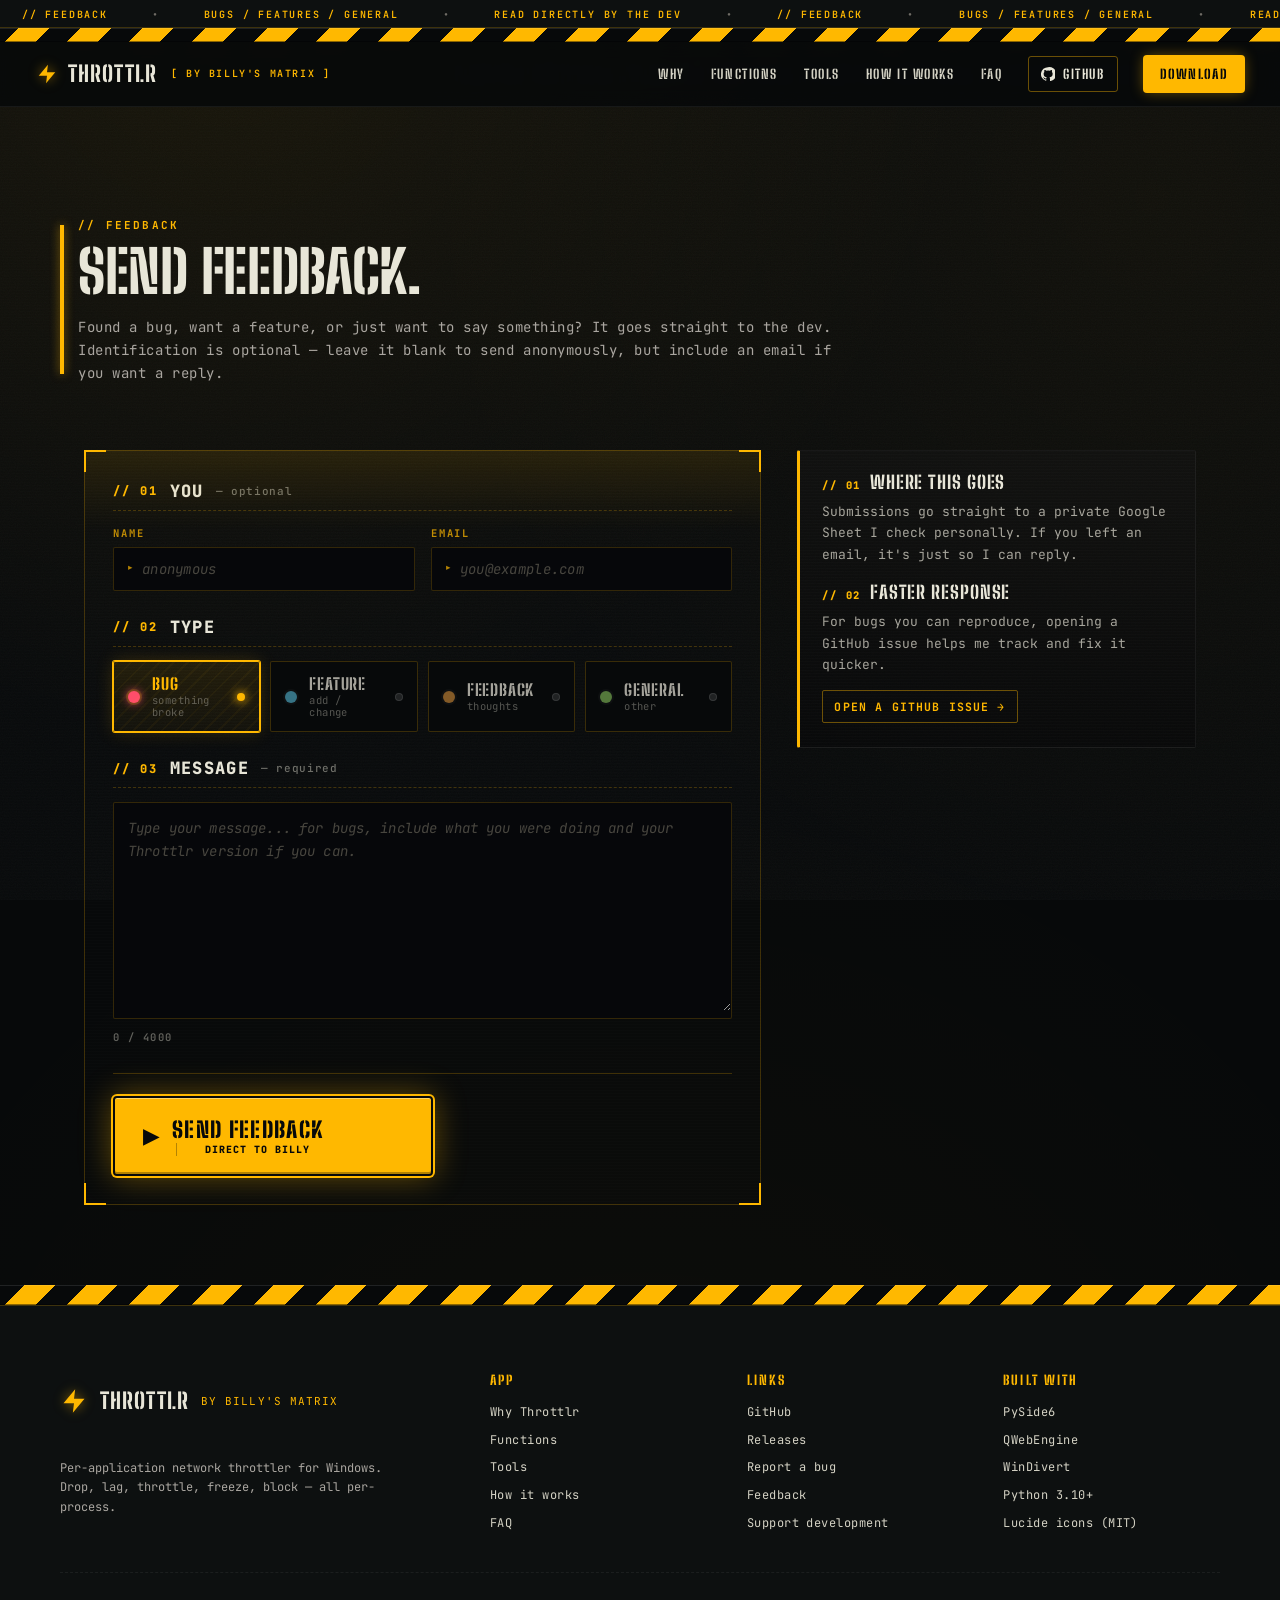
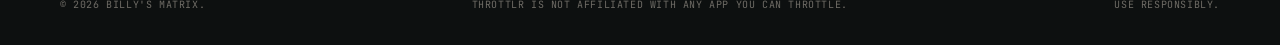
==== commit 67f45e0b: "update" ====
--- a/feedback.html
+++ b/feedback.html
@@ -303,7 +303,7 @@
 // !!! REPLACE THIS WITH YOUR DEPLOYED APPS SCRIPT WEB-APP URL !!!
 // You'll get this URL after deploying the script (see FEEDBACK_SETUP.md).
 // It looks like: https://script.google.com/macros/s/AKfy.../exec
-const FEEDBACK_ENDPOINT = "REPLACE_WITH_YOUR_APPS_SCRIPT_URL";
+const FEEDBACK_ENDPOINT = "https://script.google.com/macros/s/AKfycbzEFQm22QudfNUkBWgQiEmp384ULQ9GmbBFIBuMFQm_okgtetvmFdTdxiEFn8a7UqrhRg/exec";
 
 const form    = document.getElementById('feedback-form');
 const submit  = document.getElementById('ff-submit');
--- a/style.css
+++ b/style.css
@@ -2401,7 +2401,10 @@
 /* --- Terminal enclosure ---------------------------------------------- */
 .ff-terminal {
   position: relative;
-  padding: 0 28px 28px;
+  /* All-around generous padding now that the top strip is gone. Previously
+   * top was 0 so the strip could span edge-to-edge; without the strip the
+   * first group head was jammed against the corner-bracketed border. */
+  padding: 32px 28px 28px;
   background:
     radial-gradient(120% 80% at 50% 0%, rgba(255,184,0,0.06), transparent 70%),
     linear-gradient(180deg, #0c0d0e 0%, #08090a 100%);
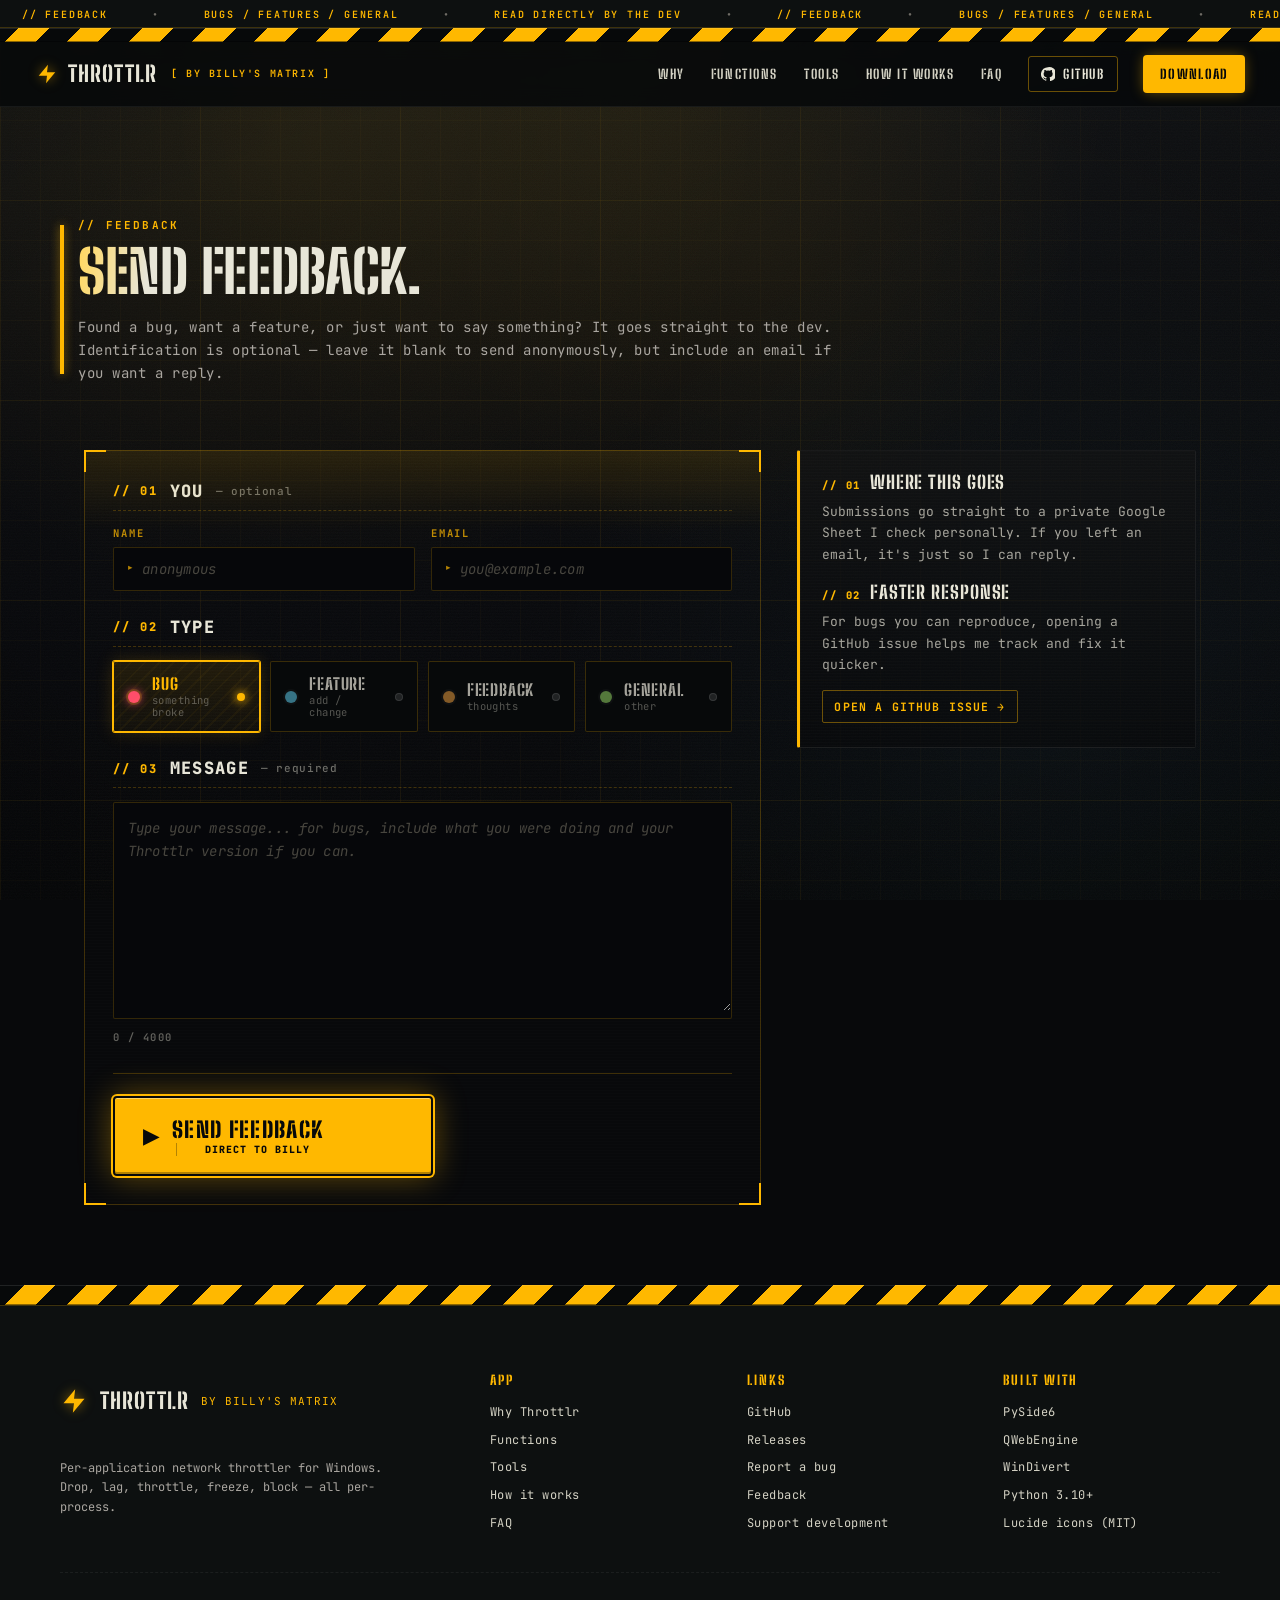
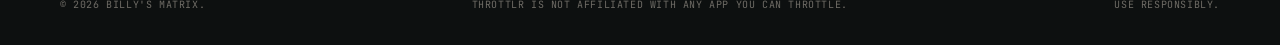
==== commit a5ab3700: "update anim" ====
--- a/feedback.html
+++ b/feedback.html
@@ -14,6 +14,16 @@
   <link rel="stylesheet" href="style.css">
 </head>
 <body>
+
+<!-- v4 — Animated ambient background orbs -->
+<div class="bg-orbs" aria-hidden="true">
+  <div class="bg-orb bg-orb-1"></div>
+  <div class="bg-orb bg-orb-2"></div>
+  <div class="bg-orb bg-orb-3"></div>
+</div>
+
+<!-- v4 — Cursor spotlight (desktop only) -->
+<div class="cursor-spotlight" id="cursorSpot" aria-hidden="true"></div>
 
 <div class="scroll-progress" id="scrollProgress"></div>
 
@@ -68,7 +78,7 @@
     </p>
   </div>
 
-  <div class="feedback-wrap reveal">
+  <div class="feedback-wrap reveal" id="ff-wrap">
     <!-- Industrial intake terminal -->
     <form id="feedback-form" class="ff-terminal" novalidate>
       <!-- Corner brackets on the terminal enclosure -->
@@ -284,7 +294,9 @@
 
 <!-- v3.1.2 — Include site-wide app.js for the scroll-reveal logic that
      un-hides .reveal elements (and auto-version / download wiring).
-     Without this the entire feedback form stays at opacity:0. -->
+     Without this the entire feedback form stays at opacity:0.
+     v4 — anime.js precedes app.js for the magnetic / tilt / spotlight FX. -->
+<script src="anime.min.js"></script>
 <script src="app.js"></script>
 
 <script>
@@ -303,7 +315,7 @@
 // !!! REPLACE THIS WITH YOUR DEPLOYED APPS SCRIPT WEB-APP URL !!!
 // You'll get this URL after deploying the script (see FEEDBACK_SETUP.md).
 // It looks like: https://script.google.com/macros/s/AKfy.../exec
-const FEEDBACK_ENDPOINT = "https://script.google.com/macros/s/AKfycbzEFQm22QudfNUkBWgQiEmp384ULQ9GmbBFIBuMFQm_okgtetvmFdTdxiEFn8a7UqrhRg/exec";
+const FEEDBACK_ENDPOINT = "https://script.google.com/macros/s/AKfycbwo9eua5DghVCkvv1ZErBNxMqD--uTO3W_vhit3wgX1xgJAD822m9VhVMahsiqH9ZmAbA/exec";
 
 const form    = document.getElementById('feedback-form');
 const submit  = document.getElementById('ff-submit');
@@ -311,6 +323,80 @@
 const message = form.querySelector('textarea[name="message"]');
 const countEl = document.getElementById('ff-count-num');
 
+/* ============================================================
+   PER-BROWSER COOLDOWN — button-state version
+   ------------------------------------------------------------
+   After a submission, we stash the timestamp in localStorage.
+   While the cooldown is active, the SEND FEEDBACK button turns
+   red and shows the remaining time, ticking down once a second;
+   it's disabled so it can't be clicked. The rest of the form
+   stays visible and editable. When the timer hits 0, the button
+   restores to its normal yellow state.
+
+   Cooldown is per-browser (localStorage scope) — incognito or a
+   different device won't carry it. That's intentional: this is a
+   friendly rate-limit to prevent double-clicks and casual spam,
+   not a security control.
+   ============================================================ */
+const COOLDOWN_MS  = 60 * 1000;
+const STORAGE_KEY  = 'throttlr_feedback_lastSubmit';
+
+// References to the button's text nodes so we can swap them during cooldown
+const btnArrowEl = submit.querySelector('.btn-download-arrow');
+const btnMainEl  = submit.querySelector('.btn-download-main');
+const btnSubEl   = submit.querySelector('.btn-download-ver');
+const btnOrigArrow = btnArrowEl ? btnArrowEl.textContent : '\u25B6';
+const btnOrigMain  = btnMainEl  ? btnMainEl.textContent  : 'SEND FEEDBACK';
+const btnOrigSub   = btnSubEl   ? btnSubEl.textContent   : 'DIRECT TO BILLY';
+let btnCdInterval = null;
+
+function cdRemainingMs() {
+  let last = 0;
+  try { last = parseInt(localStorage.getItem(STORAGE_KEY) || '0', 10) || 0; }
+  catch (e) { return 0; }
+  if (!last) return 0;
+  const remaining = COOLDOWN_MS - (Date.now() - last);
+  // Treat a future timestamp (clock weirdness) as expired so users aren't stuck.
+  return remaining > 0 && remaining <= COOLDOWN_MS ? remaining : 0;
+}
+
+function cdFormat(ms) {
+  const totalSec = Math.ceil(ms / 1000);
+  const m = Math.floor(totalSec / 60);
+  const s = totalSec % 60;
+  return String(m).padStart(2, '0') + ':' + String(s).padStart(2, '0');
+}
+
+function btnCdTick() {
+  const remaining = cdRemainingMs();
+  if (remaining <= 0) { btnCooldownEnd(); return; }
+  if (btnMainEl) btnMainEl.textContent = 'WAIT \u2014 ' + cdFormat(remaining);
+  if (btnSubEl)  btnSubEl.textContent  = 'COOLDOWN ACTIVE';
+}
+
+function btnCooldownStart() {
+  if (btnCdInterval) return;             // already in cooldown mode
+  submit.classList.add('cooldown');
+  submit.disabled = true;
+  if (btnArrowEl) btnArrowEl.textContent = '\u23F1';   // ⏱
+  btnCdTick();                            // paint immediately, no 1s gap
+  btnCdInterval = setInterval(btnCdTick, 250);
+}
+
+function btnCooldownEnd() {
+  if (btnCdInterval) { clearInterval(btnCdInterval); btnCdInterval = null; }
+  submit.classList.remove('cooldown');
+  submit.disabled = false;
+  if (btnArrowEl) btnArrowEl.textContent = btnOrigArrow;
+  if (btnMainEl)  btnMainEl.textContent  = btnOrigMain;
+  if (btnSubEl)   btnSubEl.textContent   = btnOrigSub;
+}
+
+// On page load: if a cooldown is in flight, kick the button into its
+// red countdown state immediately. The form stays visible and editable
+// — only the submit button is locked until the timer hits 0.
+if (cdRemainingMs() > 0) btnCooldownStart();
+
 // Live character counter (just a quality-of-life thing)
 message.addEventListener('input', () => {
   countEl.textContent = message.value.length;
@@ -318,6 +404,13 @@
 
 form.addEventListener('submit', async (e) => {
   e.preventDefault();
+
+  // Defensive cooldown check — page might be stale (user kept the tab open
+  // through a previous submit + countdown). Lock the button and refuse.
+  if (cdRemainingMs() > 0) {
+    btnCooldownStart();
+    return;
+  }
 
   // Client-side validation. Keep messages friendly + short.
   const msg = message.value.trim();
@@ -359,6 +452,10 @@
       mode: 'no-cors',     // opaque response — we don't read it
       body: fd,
     });
+    // Mark this browser as "just submitted" so the cooldown panel shows
+    // when they come back to /feedback.html within the next minute.
+    try { localStorage.setItem(STORAGE_KEY, String(Date.now())); }
+    catch (e) { /* private mode etc. — best-effort */ }
     // We can't tell if the script succeeded (opaque response), but the
     // POST always reaches the script in practice. Redirect to the thanks
     // page; on the rare server-side failure the user can still re-submit
--- a/style.css
+++ b/style.css
@@ -2810,6 +2810,48 @@
 }
 .btn-download-feedback.busy .btn-download-main::after { content: " …"; }
 
+/* --- Submit button cooldown state ------------------------------------
+ * When the per-browser cooldown is active, the SEND FEEDBACK button
+ * turns red and shows the remaining time in place of its normal label.
+ * High-specificity selectors so this beats .btn-download's yellow.
+ */
+.btn-download.btn-download-feedback.cooldown {
+  background: linear-gradient(180deg, #c41e3a, #8a0f23);
+  border-color: #c41e3a;
+  color: #fff;
+  cursor: not-allowed;
+  box-shadow:
+    0 0 0 1px rgba(196,30,58,0.55),
+    0 8px 26px rgba(196,30,58,0.30),
+    inset 0 1px 0 rgba(255,255,255,0.10);
+  transition: background 0.25s ease, border-color 0.25s ease, box-shadow 0.25s ease;
+}
+.btn-download.btn-download-feedback.cooldown:hover,
+.btn-download.btn-download-feedback.cooldown:focus {
+  /* No hover lift while disabled — button stays stationary */
+  transform: none;
+  background: linear-gradient(180deg, #c41e3a, #8a0f23);
+  box-shadow:
+    0 0 0 1px rgba(196,30,58,0.55),
+    0 8px 26px rgba(196,30,58,0.30),
+    inset 0 1px 0 rgba(255,255,255,0.10);
+}
+.btn-download.btn-download-feedback.cooldown .btn-download-arrow,
+.btn-download.btn-download-feedback.cooldown .btn-download-main,
+.btn-download.btn-download-feedback.cooldown .btn-download-ver,
+.btn-download.btn-download-feedback.cooldown .btn-download-os {
+  color: #fff;
+}
+.btn-download.btn-download-feedback.cooldown .btn-download-main {
+  /* Tabular figures stop digit-widths from jiggling as the time ticks */
+  font-variant-numeric: tabular-nums;
+  font-feature-settings: "tnum";
+}
+.btn-download.btn-download-feedback.cooldown .btn-download-ver,
+.btn-download.btn-download-feedback.cooldown .btn-download-os {
+  opacity: 0.85;
+}
+
 .ff-status {
   font-family: 'JetBrains Mono', monospace;
   font-size: 12.5px;
@@ -2958,3 +3000,234 @@
   transition: color 0.18s ease;
 }
 .thanks-secondary:hover { color: #ffb800; }
+
+
+/* =====================================================================
+ * v4 — VISUAL UPGRADE
+ * Layered background depth, blueprint grid, ambient orbs, cursor
+ * spotlight, 3D card tilt, magnetic buttons, polished link underlines.
+ * Everything below is additive over the base styles.
+ * ===================================================================== */
+
+/* --- Background: layered gradients + blueprint grid ----------------- */
+body {
+  /* Falling back to a dark base color underneath the gradient stack */
+  background-color: #08090b;
+  background-image:
+    /* Mouse spotlight on body — softly tinted yellow, follows the cursor.
+     * The actual high-contrast spotlight is a separate .cursor-spotlight
+     * element with mix-blend-mode; this body-level tint is the gentle
+     * background warmth. */
+    radial-gradient(800px circle at var(--spot-x, 50vw) var(--spot-y, 8vh),
+                    rgba(255, 184, 0, 0.055),
+                    transparent 60%),
+    /* Vignette — darkens the edges for depth */
+    radial-gradient(140% 110% at 50% 50%,
+                    transparent 35%,
+                    rgba(0, 0, 0, 0.55) 100%),
+    /* Soft ambient glows, fixed in place */
+    radial-gradient(circle at 22% 14%, rgba(255, 184, 0, 0.07) 0%, transparent 38%),
+    radial-gradient(circle at 84% 80%, rgba(102, 217, 255, 0.035) 0%, transparent 42%),
+    radial-gradient(circle at 60% 28%, rgba(255, 184, 0, 0.03) 0%, transparent 32%),
+    /* Blueprint grid — extremely subtle technical pattern, gives the
+     * background "structure" without dominating. Mask is via fade-to-black
+     * at the edges (vignette overlap softens the grid at corners). */
+    linear-gradient(rgba(255, 184, 0, 0.022) 1px, transparent 1px),
+    linear-gradient(90deg, rgba(255, 184, 0, 0.022) 1px, transparent 1px),
+    /* Larger grid for hierarchy */
+    linear-gradient(rgba(255, 184, 0, 0.04) 1px, transparent 1px),
+    linear-gradient(90deg, rgba(255, 184, 0, 0.04) 1px, transparent 1px),
+    /* Base vertical gradient — gray top, near-black bottom */
+    linear-gradient(180deg, #101214 0%, #0a0b0d 35%, #06070a 75%, #050607 100%);
+  background-size:
+    100% 100%,                 /* spotlight */
+    100% 100%,                 /* vignette */
+    100% 100%, 100% 100%, 100% 100%,  /* ambient orbs */
+    40px 40px, 40px 40px,      /* minor grid */
+    200px 200px, 200px 200px,  /* major grid */
+    100% 100%;                 /* base */
+  background-attachment: fixed;
+  background-position: 0 0;
+}
+
+/* Slow-drifting animated orbs — real DOM elements so we can animate them.
+ * Sits BEHIND content (z-index: -1) but ABOVE body background. */
+.bg-orbs {
+  position: fixed;
+  inset: 0;
+  z-index: -1;
+  pointer-events: none;
+  overflow: hidden;
+}
+.bg-orb {
+  position: absolute;
+  border-radius: 50%;
+  filter: blur(90px);
+  opacity: 0.55;
+  will-change: transform;
+}
+.bg-orb-1 {
+  top: -8%;
+  left: -6%;
+  width: 620px;
+  height: 620px;
+  background: radial-gradient(circle, rgba(255, 184, 0, 0.20), transparent 65%);
+  animation: orb-drift-1 32s ease-in-out infinite;
+}
+.bg-orb-2 {
+  bottom: -12%;
+  right: -8%;
+  width: 540px;
+  height: 540px;
+  background: radial-gradient(circle, rgba(102, 217, 255, 0.13), transparent 65%);
+  animation: orb-drift-2 38s ease-in-out infinite;
+}
+.bg-orb-3 {
+  top: 45%;
+  left: 35%;
+  width: 460px;
+  height: 460px;
+  background: radial-gradient(circle, rgba(255, 184, 0, 0.10), transparent 65%);
+  animation: orb-drift-3 46s ease-in-out infinite;
+}
+@keyframes orb-drift-1 {
+  0%, 100% { transform: translate(0, 0); }
+  33%      { transform: translate(140px, 90px); }
+  66%      { transform: translate(-70px, 180px); }
+}
+@keyframes orb-drift-2 {
+  0%, 100% { transform: translate(0, 0); }
+  33%      { transform: translate(-170px, -100px); }
+  66%      { transform: translate(80px, -220px); }
+}
+@keyframes orb-drift-3 {
+  0%, 100% { transform: translate(0, 0); }
+  50%      { transform: translate(-130px, -90px); }
+}
+
+/* Cursor spotlight — soft yellow glow that follows the mouse on desktop */
+.cursor-spotlight {
+  position: fixed;
+  top: 0; left: 0;
+  width: 520px;
+  height: 520px;
+  border-radius: 50%;
+  background: radial-gradient(circle, rgba(255, 184, 0, 0.10), transparent 60%);
+  pointer-events: none;
+  z-index: 3;
+  transform: translate3d(-50%, -50%, 0);
+  opacity: 0;
+  transition: opacity 0.35s ease;
+  mix-blend-mode: screen;
+  will-change: transform, left, top;
+}
+.cursor-spotlight.is-active { opacity: 1; }
+@media (max-width: 900px), (pointer: coarse) {
+  .cursor-spotlight { display: none; }
+}
+
+/* --- 3D Card tilt ---------------------------------------------------- */
+/* Cards get position:relative (most already have it) so the glow pseudo
+ * works. The transform is applied via JS via inline style. */
+.usecase, .tool-card, .power-card, .design-card, .faq-item {
+  position: relative;
+  transform-style: preserve-3d;
+  transition:
+    transform 0.4s cubic-bezier(0.2, 0.8, 0.2, 1),
+    border-color 0.3s ease,
+    box-shadow 0.3s ease;
+  will-change: transform;
+}
+.usecase.is-tilting, .tool-card.is-tilting, .power-card.is-tilting,
+.design-card.is-tilting, .faq-item.is-tilting {
+  transition: transform 0.06s linear, border-color 0.3s ease, box-shadow 0.3s ease;
+  z-index: 5;
+}
+/* Glow that follows the cursor across the card surface. Controlled by
+ * --mx/--my CSS variables set in JS from mouse position. */
+.usecase::after, .tool-card::after, .power-card::after,
+.design-card::after, .faq-item::after {
+  content: '';
+  position: absolute;
+  inset: 0;
+  background: radial-gradient(
+    340px circle at var(--mx, 50%) var(--my, 50%),
+    rgba(255, 184, 0, 0.14),
+    transparent 38%
+  );
+  opacity: 0;
+  transition: opacity 0.25s ease;
+  pointer-events: none;
+  border-radius: inherit;
+  z-index: 1;
+}
+.usecase.is-tilting::after, .tool-card.is-tilting::after,
+.power-card.is-tilting::after, .design-card.is-tilting::after,
+.faq-item.is-tilting::after {
+  opacity: 1;
+}
+/* Make sure card content stays above the glow pseudo */
+.usecase > *, .tool-card > *, .power-card > *,
+.design-card > *, .faq-item > * {
+  position: relative;
+  z-index: 2;
+}
+/* Borders brighten + add a soft shadow when hovering — adds to the lift */
+.usecase:hover, .tool-card:hover, .power-card:hover,
+.design-card:hover, .faq-item:hover {
+  border-color: rgba(255, 184, 0, 0.42);
+  box-shadow:
+    0 18px 50px rgba(0, 0, 0, 0.6),
+    0 0 36px rgba(255, 184, 0, 0.08);
+}
+
+/* --- Magnetic buttons (translate via inline style from JS) ----------- */
+.nav-cta, .btn-download, .btn-secondary {
+  transition:
+    transform 0.4s cubic-bezier(0.2, 0.8, 0.2, 1),
+    box-shadow 0.25s ease,
+    background-color 0.2s ease,
+    color 0.2s ease;
+  will-change: transform;
+}
+.nav-cta.is-magnetic, .btn-download.is-magnetic, .btn-secondary.is-magnetic {
+  transition: transform 0.06s linear,
+              box-shadow 0.25s ease,
+              background-color 0.2s ease,
+              color 0.2s ease;
+}
+
+/* --- Polished link underline animation ------------------------------- */
+.section-sub a, .faq-a a {
+  position: relative;
+  background-image: linear-gradient(currentColor, currentColor);
+  background-size: 0% 1px;
+  background-repeat: no-repeat;
+  background-position: 0 100%;
+  transition: background-size 0.3s ease;
+}
+.section-sub a:hover, .faq-a a:hover {
+  background-size: 100% 1px;
+}
+
+/* --- Heading "shine" sweep on hover --------------------------------- */
+/* Adds a subtle moving gloss across major section titles when hovered */
+.section-title {
+  background: linear-gradient(
+    100deg,
+    var(--bone) 0%,
+    var(--bone) 40%,
+    var(--hazard-2) 50%,
+    var(--bone) 60%,
+    var(--bone) 100%
+  );
+  background-size: 200% 100%;
+  background-position: -100% 0;
+  -webkit-background-clip: text;
+          background-clip: text;
+  -webkit-text-fill-color: transparent;
+  transition: background-position 0.9s ease;
+}
+.section-title:hover {
+  background-position: 200% 0;
+}
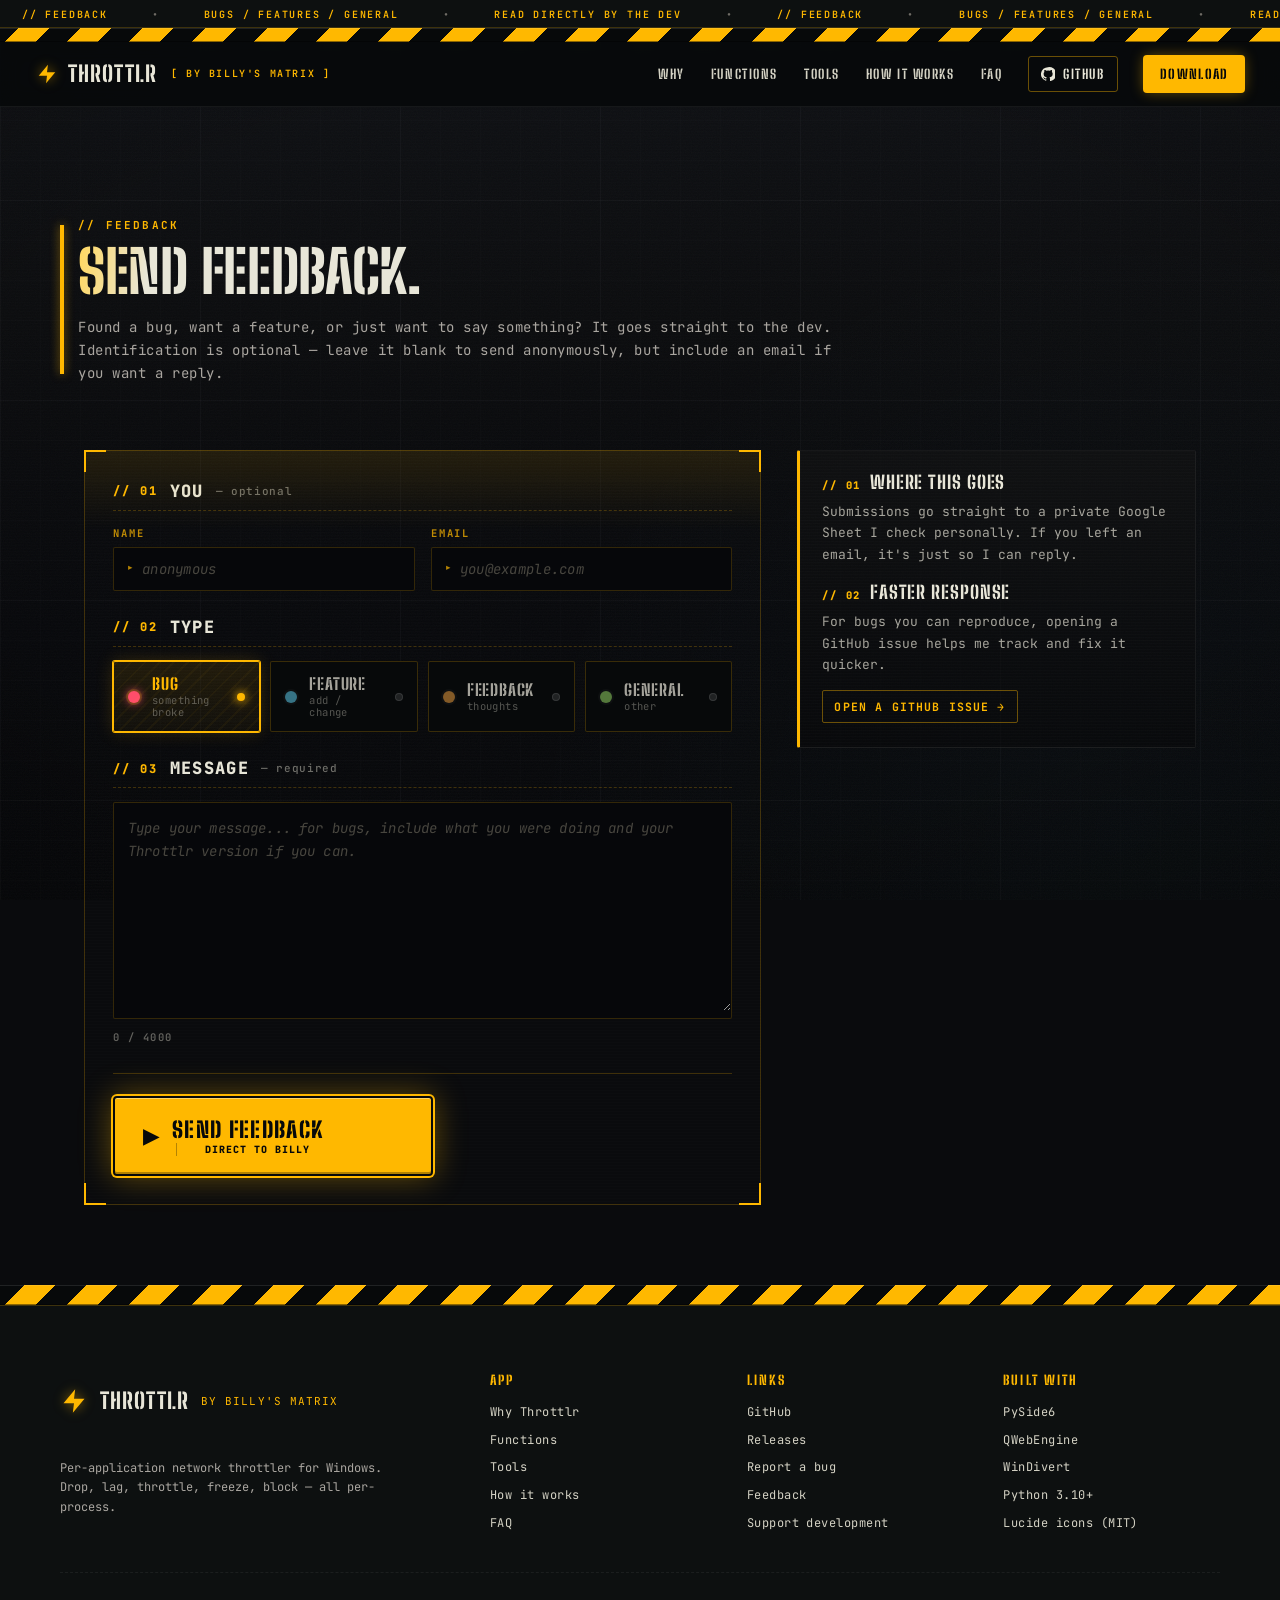
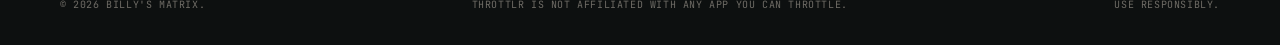
==== commit 8efcd4de: "update" ====
--- a/feedback.html
+++ b/feedback.html
@@ -21,9 +21,6 @@
   <div class="bg-orb bg-orb-2"></div>
   <div class="bg-orb bg-orb-3"></div>
 </div>
-
-<!-- v4 — Cursor spotlight (desktop only) -->
-<div class="cursor-spotlight" id="cursorSpot" aria-hidden="true"></div>
 
 <div class="scroll-progress" id="scrollProgress"></div>
 
--- a/style.css
+++ b/style.css
@@ -3002,62 +3002,71 @@
 .thanks-secondary:hover { color: #ffb800; }
 
 
+
 /* =====================================================================
- * v4 — VISUAL UPGRADE
- * Layered background depth, blueprint grid, ambient orbs, cursor
- * spotlight, 3D card tilt, magnetic buttons, polished link underlines.
- * Everything below is additive over the base styles.
+ * v4.1 — VISUAL UPGRADE (revised)
+ * Two-zone background: yellow-tinted "main" zone fades out as you scroll
+ * past the hero, leaving a more neutral darker zone for the rest of the
+ * page. Animated ambient orbs with scroll-driven parallax. Clickable
+ * how-it-works diagram. Tabbed filter "compile" view. Theme screenshots
+ * in the designs section. Distinct downloadable card for the final CTA.
+ * Cursor spotlight removed per Billy's request.
  * ===================================================================== */
 
-/* --- Background: layered gradients + blueprint grid ----------------- */
+/* --- Base body: neutral dark gradient (no global yellow tint) -------- */
 body {
-  /* Falling back to a dark base color underneath the gradient stack */
-  background-color: #08090b;
+  background-color: #0a0b0d;
   background-image:
-    /* Mouse spotlight on body — softly tinted yellow, follows the cursor.
-     * The actual high-contrast spotlight is a separate .cursor-spotlight
-     * element with mix-blend-mode; this body-level tint is the gentle
-     * background warmth. */
-    radial-gradient(800px circle at var(--spot-x, 50vw) var(--spot-y, 8vh),
-                    rgba(255, 184, 0, 0.055),
-                    transparent 60%),
-    /* Vignette — darkens the edges for depth */
-    radial-gradient(140% 110% at 50% 50%,
-                    transparent 35%,
-                    rgba(0, 0, 0, 0.55) 100%),
-    /* Soft ambient glows, fixed in place */
-    radial-gradient(circle at 22% 14%, rgba(255, 184, 0, 0.07) 0%, transparent 38%),
-    radial-gradient(circle at 84% 80%, rgba(102, 217, 255, 0.035) 0%, transparent 42%),
-    radial-gradient(circle at 60% 28%, rgba(255, 184, 0, 0.03) 0%, transparent 32%),
-    /* Blueprint grid — extremely subtle technical pattern, gives the
-     * background "structure" without dominating. Mask is via fade-to-black
-     * at the edges (vignette overlap softens the grid at corners). */
-    linear-gradient(rgba(255, 184, 0, 0.022) 1px, transparent 1px),
-    linear-gradient(90deg, rgba(255, 184, 0, 0.022) 1px, transparent 1px),
-    /* Larger grid for hierarchy */
-    linear-gradient(rgba(255, 184, 0, 0.04) 1px, transparent 1px),
-    linear-gradient(90deg, rgba(255, 184, 0, 0.04) 1px, transparent 1px),
-    /* Base vertical gradient — gray top, near-black bottom */
-    linear-gradient(180deg, #101214 0%, #0a0b0d 35%, #06070a 75%, #050607 100%);
+    /* Vignette — darker corners for depth */
+    radial-gradient(140% 110% at 50% 50%, transparent 35%, rgba(0,0,0,0.55) 100%),
+    /* A cool cyan whisper in the lower-right of the viewport */
+    radial-gradient(circle at 88% 92%, rgba(102, 217, 255, 0.025) 0%, transparent 45%),
+    /* Blueprint grid — very subtle technical pattern */
+    linear-gradient(rgba(180, 180, 200, 0.012) 1px, transparent 1px),
+    linear-gradient(90deg, rgba(180, 180, 200, 0.012) 1px, transparent 1px),
+    linear-gradient(rgba(180, 180, 200, 0.022) 1px, transparent 1px),
+    linear-gradient(90deg, rgba(180, 180, 200, 0.022) 1px, transparent 1px),
+    /* Base vertical gradient — top is slightly lighter, bottom near-black */
+    linear-gradient(180deg, #0e1014 0%, #0a0b0d 35%, #06070a 70%, #050608 100%);
   background-size:
-    100% 100%,                 /* spotlight */
-    100% 100%,                 /* vignette */
-    100% 100%, 100% 100%, 100% 100%,  /* ambient orbs */
-    40px 40px, 40px 40px,      /* minor grid */
-    200px 200px, 200px 200px,  /* major grid */
-    100% 100%;                 /* base */
+    100% 100%, 100% 100%,
+    40px 40px, 40px 40px,
+    200px 200px, 200px 200px,
+    100% 100%;
   background-attachment: fixed;
   background-position: 0 0;
 }
 
-/* Slow-drifting animated orbs — real DOM elements so we can animate them.
- * Sits BEHIND content (z-index: -1) but ABOVE body background. */
+/* --- Hero-zone overlay: a yellow ambient glow that's only visible at the
+ * top of the page. We attach it to body::before (we already have ::before
+ * for the film grain, so we use a NEW fixed div .hero-zone-glow below
+ * instead — added in the HTML). */
+.hero-zone-glow {
+  position: fixed;
+  inset: 0;
+  z-index: -1;            /* behind content, above body bg */
+  pointer-events: none;
+  background:
+    radial-gradient(circle at 18% 12%, rgba(255, 184, 0, 0.18) 0%, transparent 38%),
+    radial-gradient(circle at 80% 8%,  rgba(255, 184, 0, 0.10) 0%, transparent 40%),
+    radial-gradient(circle at 50% 0%,  rgba(255, 184, 0, 0.08) 0%, transparent 30%);
+  /* Fade out as the page scrolls past the hero. --scroll-y is set by JS in px.
+   * At scroll=0 → opacity 1. At scroll=~600px → opacity 0. linear fade. */
+  opacity: clamp(0, calc(1 - var(--scroll-y, 0px) / 600px), 1);
+  will-change: opacity;
+}
+
+/* --- Animated ambient orbs with scroll-driven parallax -------------- */
 .bg-orbs {
   position: fixed;
   inset: 0;
-  z-index: -1;
+  z-index: -2;
   pointer-events: none;
   overflow: hidden;
+  /* PARALLAX: translate the container UP slowly as user scrolls down.
+   * The fraction (here -0.18) controls how much "depth" the orbs have. */
+  transform: translate3d(0, calc(var(--scroll-y, 0px) * -0.18), 0);
+  will-change: transform;
 }
 .bg-orb {
   position: absolute;
@@ -3067,27 +3076,22 @@
   will-change: transform;
 }
 .bg-orb-1 {
-  top: -8%;
-  left: -6%;
-  width: 620px;
-  height: 620px;
-  background: radial-gradient(circle, rgba(255, 184, 0, 0.20), transparent 65%);
+  top: -8%;  left: -6%;
+  width: 620px; height: 620px;
+  background: radial-gradient(circle, rgba(255, 184, 0, 0.22), transparent 65%);
   animation: orb-drift-1 32s ease-in-out infinite;
 }
 .bg-orb-2 {
-  bottom: -12%;
-  right: -8%;
-  width: 540px;
-  height: 540px;
+  /* This one sits FURTHER down the page so it shows after the hero */
+  top: 90vh; right: -8%;
+  width: 540px; height: 540px;
   background: radial-gradient(circle, rgba(102, 217, 255, 0.13), transparent 65%);
   animation: orb-drift-2 38s ease-in-out infinite;
 }
 .bg-orb-3 {
-  top: 45%;
-  left: 35%;
-  width: 460px;
-  height: 460px;
-  background: radial-gradient(circle, rgba(255, 184, 0, 0.10), transparent 65%);
+  top: 50vh; left: 30%;
+  width: 460px; height: 460px;
+  background: radial-gradient(circle, rgba(255, 184, 0, 0.06), transparent 65%);
   animation: orb-drift-3 46s ease-in-out infinite;
 }
 @keyframes orb-drift-1 {
@@ -3105,30 +3109,7 @@
   50%      { transform: translate(-130px, -90px); }
 }
 
-/* Cursor spotlight — soft yellow glow that follows the mouse on desktop */
-.cursor-spotlight {
-  position: fixed;
-  top: 0; left: 0;
-  width: 520px;
-  height: 520px;
-  border-radius: 50%;
-  background: radial-gradient(circle, rgba(255, 184, 0, 0.10), transparent 60%);
-  pointer-events: none;
-  z-index: 3;
-  transform: translate3d(-50%, -50%, 0);
-  opacity: 0;
-  transition: opacity 0.35s ease;
-  mix-blend-mode: screen;
-  will-change: transform, left, top;
-}
-.cursor-spotlight.is-active { opacity: 1; }
-@media (max-width: 900px), (pointer: coarse) {
-  .cursor-spotlight { display: none; }
-}
-
 /* --- 3D Card tilt ---------------------------------------------------- */
-/* Cards get position:relative (most already have it) so the glow pseudo
- * works. The transform is applied via JS via inline style. */
 .usecase, .tool-card, .power-card, .design-card, .faq-item {
   position: relative;
   transform-style: preserve-3d;
@@ -3143,8 +3124,6 @@
   transition: transform 0.06s linear, border-color 0.3s ease, box-shadow 0.3s ease;
   z-index: 5;
 }
-/* Glow that follows the cursor across the card surface. Controlled by
- * --mx/--my CSS variables set in JS from mouse position. */
 .usecase::after, .tool-card::after, .power-card::after,
 .design-card::after, .faq-item::after {
   content: '';
@@ -3166,13 +3145,11 @@
 .faq-item.is-tilting::after {
   opacity: 1;
 }
-/* Make sure card content stays above the glow pseudo */
 .usecase > *, .tool-card > *, .power-card > *,
 .design-card > *, .faq-item > * {
   position: relative;
   z-index: 2;
 }
-/* Borders brighten + add a soft shadow when hovering — adds to the lift */
 .usecase:hover, .tool-card:hover, .power-card:hover,
 .design-card:hover, .faq-item:hover {
   border-color: rgba(255, 184, 0, 0.42);
@@ -3181,7 +3158,7 @@
     0 0 36px rgba(255, 184, 0, 0.08);
 }
 
-/* --- Magnetic buttons (translate via inline style from JS) ----------- */
+/* --- Magnetic buttons ----------------------------------------------- */
 .nav-cta, .btn-download, .btn-secondary {
   transition:
     transform 0.4s cubic-bezier(0.2, 0.8, 0.2, 1),
@@ -3191,35 +3168,16 @@
   will-change: transform;
 }
 .nav-cta.is-magnetic, .btn-download.is-magnetic, .btn-secondary.is-magnetic {
-  transition: transform 0.06s linear,
-              box-shadow 0.25s ease,
-              background-color 0.2s ease,
-              color 0.2s ease;
-}
-
-/* --- Polished link underline animation ------------------------------- */
-.section-sub a, .faq-a a {
-  position: relative;
-  background-image: linear-gradient(currentColor, currentColor);
-  background-size: 0% 1px;
-  background-repeat: no-repeat;
-  background-position: 0 100%;
-  transition: background-size 0.3s ease;
-}
-.section-sub a:hover, .faq-a a:hover {
-  background-size: 100% 1px;
-}
-
-/* --- Heading "shine" sweep on hover --------------------------------- */
-/* Adds a subtle moving gloss across major section titles when hovered */
+  transition: transform 0.06s linear, box-shadow 0.25s ease,
+              background-color 0.2s ease, color 0.2s ease;
+}
+
+/* --- Section-title shine sweep -------------------------------------- */
 .section-title {
   background: linear-gradient(
     100deg,
-    var(--bone) 0%,
-    var(--bone) 40%,
-    var(--hazard-2) 50%,
-    var(--bone) 60%,
-    var(--bone) 100%
+    var(--bone) 0%, var(--bone) 40%,
+    var(--hazard-2) 50%, var(--bone) 60%, var(--bone) 100%
   );
   background-size: 200% 100%;
   background-position: -100% 0;
@@ -3228,6 +3186,310 @@
   -webkit-text-fill-color: transparent;
   transition: background-position 0.9s ease;
 }
-.section-title:hover {
-  background-position: 200% 0;
-}
+.section-title:hover { background-position: 200% 0; }
+
+/* --- Polished link underline ---------------------------------------- */
+.section-sub a, .faq-a a {
+  position: relative;
+  background-image: linear-gradient(currentColor, currentColor);
+  background-size: 0% 1px;
+  background-repeat: no-repeat;
+  background-position: 0 100%;
+  transition: background-size 0.3s ease;
+}
+.section-sub a:hover, .faq-a a:hover { background-size: 100% 1px; }
+
+/* =====================================================================
+ * v4.1 — Section // 05 — Clickable architecture diagram
+ * Each arch-block is now interactive. Clicking expands a detail panel
+ * below the diagram showing what that step actually does in technical
+ * depth. Hover state hints at clickability.
+ * ===================================================================== */
+.arch-block {
+  cursor: pointer;
+  transition: transform 0.2s ease, border-color 0.2s ease, box-shadow 0.2s ease;
+  user-select: none;
+}
+.arch-block:hover {
+  transform: translateY(-2px);
+  border-color: rgba(255, 184, 0, 0.55) !important;
+  box-shadow: 0 8px 28px rgba(0,0,0,0.45), 0 0 18px rgba(255, 184, 0, 0.10);
+}
+.arch-block.is-active {
+  border-color: var(--hazard) !important;
+  box-shadow: 0 8px 28px rgba(0,0,0,0.55), 0 0 24px rgba(255, 184, 0, 0.22);
+  transform: translateY(-1px);
+}
+/* Subtle "click me" cue — small caret in the corner */
+.arch-block::before {
+  content: '+';
+  position: absolute;
+  top: 8px; right: 12px;
+  font-family: var(--font-mono);
+  font-size: 14px;
+  font-weight: 700;
+  color: rgba(255, 184, 0, 0.45);
+  transition: transform 0.25s ease, color 0.2s ease;
+}
+.arch-block.is-active::before {
+  content: '−';
+  color: var(--hazard);
+  transform: rotate(180deg);
+}
+
+/* Detail panel — sits below the diagram, animated open/close */
+.arch-detail {
+  margin: 26px auto 0;
+  max-width: 980px;
+  padding: 24px 28px;
+  background:
+    linear-gradient(180deg, rgba(255, 184, 0, 0.06), rgba(255, 184, 0, 0.02)),
+    rgba(8, 9, 11, 0.85);
+  border: 1px solid rgba(255, 184, 0, 0.28);
+  border-radius: 6px;
+  position: relative;
+  overflow: hidden;
+  max-height: 0;
+  opacity: 0;
+  padding-top: 0;
+  padding-bottom: 0;
+  margin-top: 0;
+  transition: max-height 0.45s cubic-bezier(0.22, 0.61, 0.36, 1),
+              opacity 0.32s ease,
+              padding 0.32s ease,
+              margin 0.32s ease;
+}
+.arch-detail.is-open {
+  max-height: 800px;
+  opacity: 1;
+  padding-top: 24px;
+  padding-bottom: 24px;
+  margin-top: 26px;
+}
+.arch-detail-head {
+  display: flex;
+  align-items: baseline;
+  gap: 12px;
+  margin-bottom: 14px;
+  padding-bottom: 12px;
+  border-bottom: 1px dashed rgba(255, 184, 0, 0.25);
+  font-family: var(--font-mono);
+}
+.arch-detail-num {
+  font-size: 12px;
+  font-weight: 800;
+  letter-spacing: 0.16em;
+  color: var(--hazard);
+}
+.arch-detail-title {
+  font-family: var(--font-mono);
+  font-size: 17px;
+  font-weight: 800;
+  letter-spacing: 0.08em;
+  color: var(--bone);
+  text-transform: uppercase;
+}
+.arch-detail-body {
+  font-family: var(--font-mono);
+  font-size: 13.5px;
+  line-height: 1.7;
+  color: rgba(232, 230, 216, 0.78);
+}
+.arch-detail-body p { margin-bottom: 10px; }
+.arch-detail-body p:last-child { margin-bottom: 0; }
+.arch-detail-body code {
+  font-family: var(--font-mono);
+  padding: 1px 6px;
+  background: rgba(255, 184, 0, 0.08);
+  border: 1px solid rgba(255, 184, 0, 0.22);
+  border-radius: 2px;
+  color: var(--hazard);
+  font-size: 12.5px;
+}
+.arch-detail-body strong { color: var(--bone); font-weight: 600; }
+
+/* =====================================================================
+ * v4.1 — Section // 06 — Working Compile tab
+ * Clicking the Compile tab switches to a compiled-output view, after a
+ * brief "compiling..." animation. Click filter.py to switch back.
+ * ===================================================================== */
+.script-tab {
+  cursor: pointer;
+  transition: background 0.18s ease, color 0.18s ease, border-color 0.18s ease;
+  user-select: none;
+}
+.script-tab:hover:not(.active) {
+  color: var(--bone);
+  background: rgba(255, 184, 0, 0.05);
+}
+.script-window {
+  position: relative;
+}
+/* Compile-mode swaps which view is shown via these classes */
+.script-source, .script-compiled {
+  transition: opacity 0.25s ease;
+}
+.script-compiled {
+  display: none;
+}
+.script-window.is-compiled .script-source { display: none; }
+.script-window.is-compiled .script-compiled { display: block; }
+
+/* The compiled output panel — shows AST/bytecode-ish breakdown */
+.script-compiled {
+  padding: 18px 22px;
+  font-family: var(--font-mono);
+  font-size: 13px;
+  line-height: 1.7;
+  color: rgba(232, 230, 216, 0.85);
+  min-height: 280px;
+}
+.sc-rule {
+  margin-bottom: 14px;
+  padding-bottom: 14px;
+  border-bottom: 1px dashed rgba(255, 184, 0, 0.15);
+}
+.sc-rule:last-child { border-bottom: 0; margin-bottom: 0; padding-bottom: 0; }
+.sc-rule-head {
+  color: var(--hazard);
+  font-weight: 700;
+  letter-spacing: 0.06em;
+  font-size: 11.5px;
+  text-transform: uppercase;
+  margin-bottom: 6px;
+}
+.sc-rule-source {
+  color: rgba(232, 230, 216, 0.55);
+  font-size: 12px;
+  margin-bottom: 8px;
+  padding-left: 14px;
+  border-left: 2px solid rgba(255, 184, 0, 0.22);
+}
+.sc-rule-ast {
+  color: #66e5b8;
+  font-size: 12.5px;
+  margin-left: 14px;
+}
+.sc-rule-meta {
+  margin-top: 6px;
+  margin-left: 14px;
+  font-size: 11.5px;
+  color: rgba(232, 230, 216, 0.5);
+}
+.sc-rule-meta .ok { color: #66e5b8; }
+
+/* Loading overlay shown while "compiling" */
+.script-window.is-compiling::after {
+  content: 'COMPILING\A···';
+  white-space: pre;
+  position: absolute;
+  inset: 38px 0 38px 0;
+  display: flex;
+  align-items: center;
+  justify-content: center;
+  text-align: center;
+  font-family: var(--font-mono);
+  font-size: 14px;
+  font-weight: 700;
+  letter-spacing: 0.3em;
+  color: var(--hazard);
+  background: rgba(8, 9, 11, 0.85);
+  z-index: 3;
+  animation: sc-compiling 1.2s ease infinite;
+}
+@keyframes sc-compiling {
+  0%, 100% { opacity: 1; }
+  50%      { opacity: 0.5; }
+}
+
+/* =====================================================================
+ * v4.1 — Section // 07 — Theme preview screenshots
+ * Use real Throttlr screenshots as preview images for the first two
+ * design cards (INDUSTRIAL + MIDNIGHT). The other two stay as their
+ * existing mockups (WIN7) or text-only descriptions.
+ * ===================================================================== */
+.design-preview {
+  margin-top: 14px;
+  width: 100%;
+  aspect-ratio: 16/10;
+  border-radius: 4px;
+  overflow: hidden;
+  background: #0a0b0d;
+  border: 1px solid rgba(255, 184, 0, 0.18);
+  position: relative;
+  transition: border-color 0.25s ease, transform 0.3s ease;
+}
+.design-preview img {
+  width: 100%;
+  height: 100%;
+  object-fit: cover;
+  object-position: top left;
+  transition: transform 0.6s cubic-bezier(0.2, 0.8, 0.2, 1);
+  display: block;
+}
+.design-card:hover .design-preview { border-color: rgba(255, 184, 0, 0.4); }
+.design-card:hover .design-preview img { transform: scale(1.04); }
+
+/* =====================================================================
+ * v4.1 — Final CTA card — distinct dark "container" so it stands apart
+ * from the rest of the page and reads as a "ready, go now" zone.
+ * ===================================================================== */
+.cta-final {
+  /* Existing styles handle layout; we add a richer card-like background */
+  position: relative;
+  background:
+    /* Center spotlight glow drawing focus to the download button */
+    radial-gradient(ellipse 50% 60% at 50% 55%,
+                    rgba(255, 184, 0, 0.10) 0%,
+                    transparent 70%),
+    /* Subtle inner-darkening for contrast against the page */
+    radial-gradient(140% 90% at 50% 50%, transparent 30%, rgba(0,0,0,0.45) 100%),
+    /* Base dark gradient — DARKER than the page bg so it pops as separate */
+    linear-gradient(180deg, #07080a 0%, #04050700 50%, #07080a 100%),
+    /* Soft layered dark fill */
+    #050608;
+  border-top: 1px solid rgba(255, 184, 0, 0.25);
+  border-bottom: 1px solid rgba(255, 184, 0, 0.25);
+  padding-top: 90px !important;
+  padding-bottom: 90px !important;
+  /* A subtle inner shadow so the panel reads as recessed */
+  box-shadow:
+    inset 0 30px 60px rgba(0, 0, 0, 0.55),
+    inset 0 -30px 60px rgba(0, 0, 0, 0.55);
+  overflow: hidden;
+}
+/* Subtle scanline + grid texture only inside the CTA so it feels like a
+ * different surface from the rest of the page */
+.cta-final::before {
+  content: '';
+  position: absolute;
+  inset: 0;
+  background-image:
+    linear-gradient(rgba(255, 184, 0, 0.04) 1px, transparent 1px),
+    linear-gradient(90deg, rgba(255, 184, 0, 0.04) 1px, transparent 1px),
+    repeating-linear-gradient(0deg,
+      rgba(255, 255, 255, 0) 0px, rgba(255, 255, 255, 0) 3px,
+      rgba(255, 255, 255, 0.012) 3px, rgba(255, 255, 255, 0.012) 4px);
+  background-size: 50px 50px, 50px 50px, 100% 100%;
+  pointer-events: none;
+  mask-image: radial-gradient(ellipse 80% 70% at 50% 50%, #000 35%, transparent 100%);
+  -webkit-mask-image: radial-gradient(ellipse 80% 70% at 50% 50%, #000 35%, transparent 100%);
+}
+/* Corner brackets get a glow so they read as a real frame */
+.cta-final .corner {
+  border-color: var(--hazard);
+  box-shadow: 0 0 12px rgba(255, 184, 0, 0.3);
+}
+/* The download button itself gets stronger glow inside the CTA */
+.cta-final .btn-download-final {
+  box-shadow:
+    0 8px 30px rgba(255, 184, 0, 0.28),
+    0 0 0 1px rgba(255, 184, 0, 0.6),
+    inset 0 1px 0 rgba(255, 255, 255, 0.15);
+}
+.cta-final .btn-download-final:hover {
+  box-shadow:
+    0 12px 40px rgba(255, 184, 0, 0.42),
+    0 0 0 1px var(--hazard),
+    inset 0 1px 0 rgba(255, 255, 255, 0.2);
+}
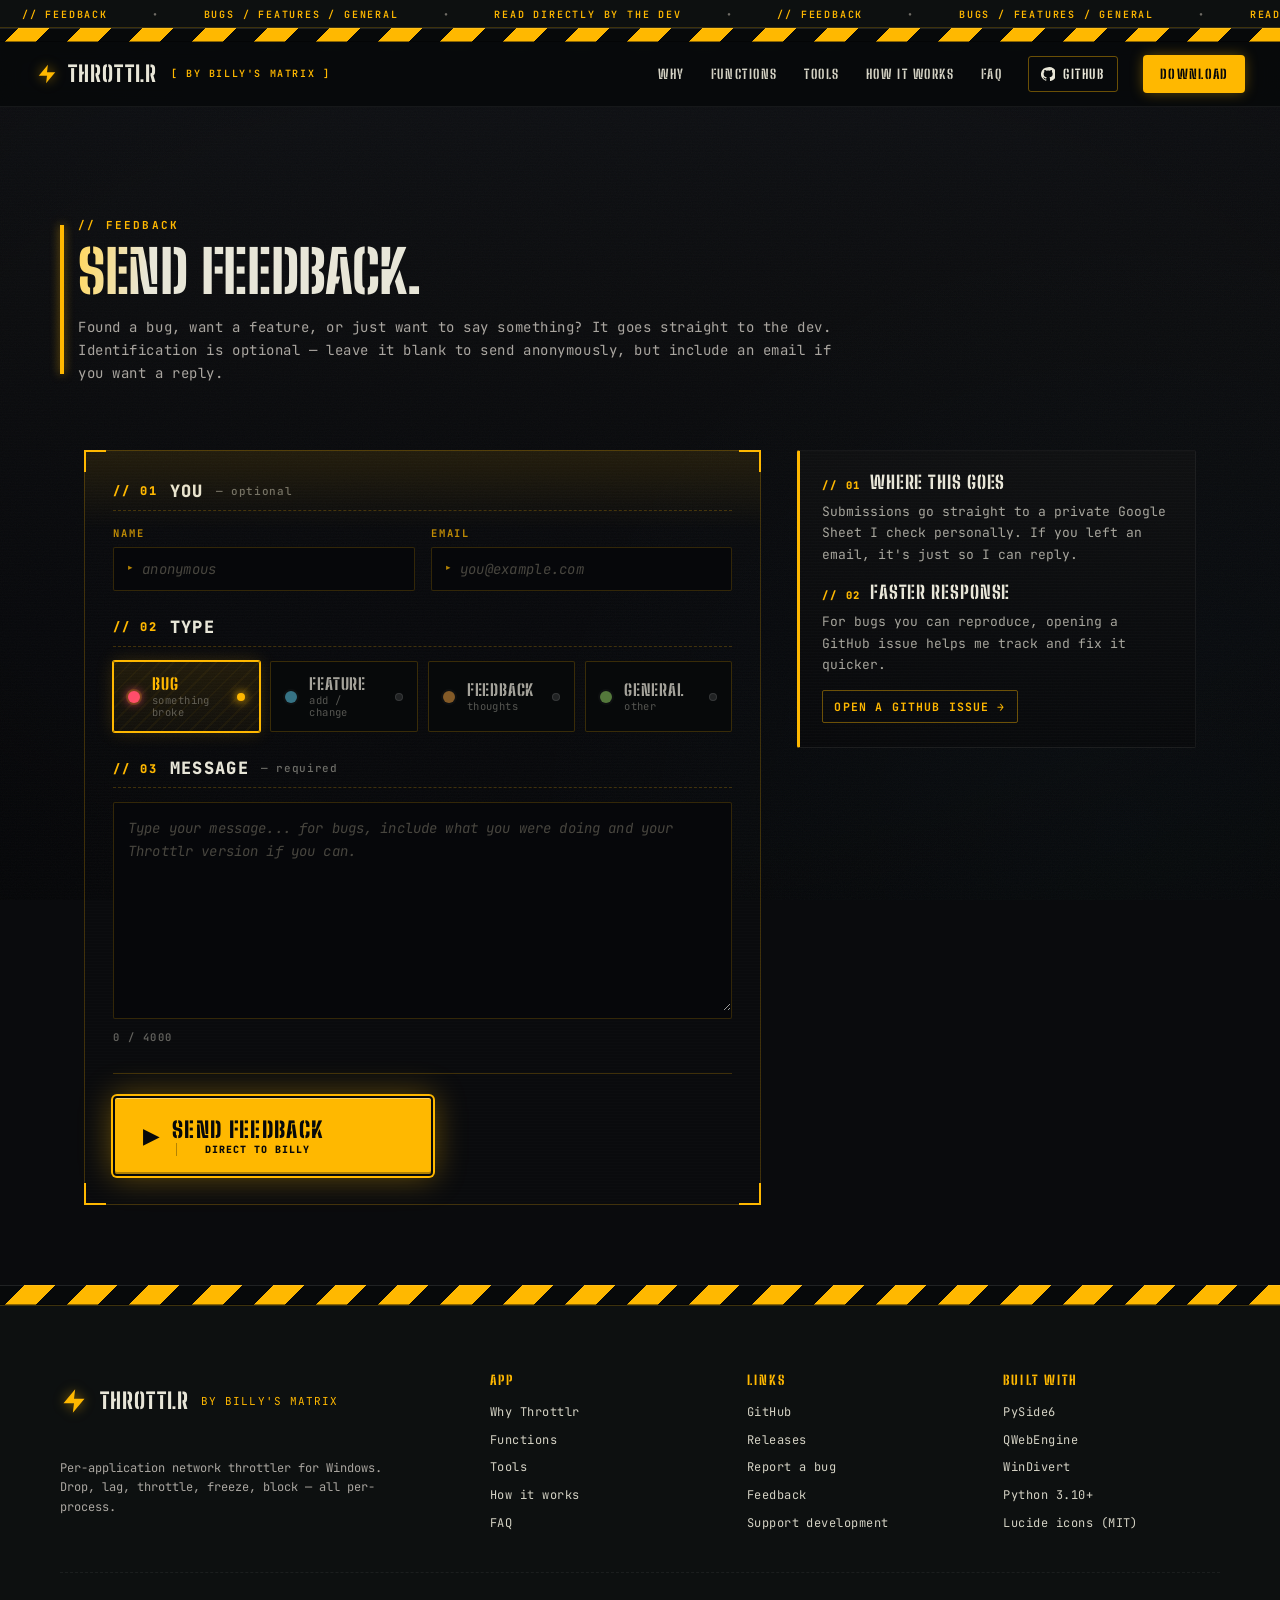
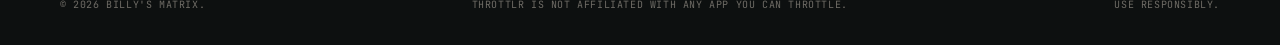
==== commit 10f7ec53: "update" ====
--- a/feedback.html
+++ b/feedback.html
@@ -21,6 +21,9 @@
   <div class="bg-orb bg-orb-2"></div>
   <div class="bg-orb bg-orb-3"></div>
 </div>
+
+<!-- v4.2 — Parallax blueprint grid -->
+<div class="parallax-grid" aria-hidden="true"></div>
 
 <div class="scroll-progress" id="scrollProgress"></div>
 
--- a/style.css
+++ b/style.css
@@ -3013,7 +3013,11 @@
  * Cursor spotlight removed per Billy's request.
  * ===================================================================== */
 
-/* --- Base body: neutral dark gradient (no global yellow tint) -------- */
+/* --- Base body: neutral dark gradient (no global yellow tint) --------
+ * v4.2 — REMOVED the blueprint grid from body bg. The grid is now its own
+ * fixed PARALLAX element (.parallax-grid) that translates at its own
+ * scroll speed for a visible 3D depth effect. body bg keeps the vertical
+ * gradient + vignette + a faint cyan whisper. */
 body {
   background-color: #0a0b0d;
   background-image:
@@ -3021,77 +3025,95 @@
     radial-gradient(140% 110% at 50% 50%, transparent 35%, rgba(0,0,0,0.55) 100%),
     /* A cool cyan whisper in the lower-right of the viewport */
     radial-gradient(circle at 88% 92%, rgba(102, 217, 255, 0.025) 0%, transparent 45%),
-    /* Blueprint grid — very subtle technical pattern */
-    linear-gradient(rgba(180, 180, 200, 0.012) 1px, transparent 1px),
-    linear-gradient(90deg, rgba(180, 180, 200, 0.012) 1px, transparent 1px),
-    linear-gradient(rgba(180, 180, 200, 0.022) 1px, transparent 1px),
-    linear-gradient(90deg, rgba(180, 180, 200, 0.022) 1px, transparent 1px),
     /* Base vertical gradient — top is slightly lighter, bottom near-black */
     linear-gradient(180deg, #0e1014 0%, #0a0b0d 35%, #06070a 70%, #050608 100%);
-  background-size:
-    100% 100%, 100% 100%,
-    40px 40px, 40px 40px,
-    200px 200px, 200px 200px,
-    100% 100%;
+  background-size: 100% 100%, 100% 100%, 100% 100%;
   background-attachment: fixed;
   background-position: 0 0;
 }
 
-/* --- Hero-zone overlay: a yellow ambient glow that's only visible at the
- * top of the page. We attach it to body::before (we already have ::before
- * for the film grain, so we use a NEW fixed div .hero-zone-glow below
- * instead — added in the HTML). */
+/* v4.2 — Parallax blueprint grid. Fixed to viewport, background-position
+ * shifts based on scroll so the grid lines visibly LAG behind as you
+ * scroll — clear 3D depth effect. The bg-position-y offset is the magic:
+ * scroll 500px → grid shifts -200px (40% of scroll), so content scrolls
+ * at 100% while the grid scrolls at 60%. Visible parallax. */
+.parallax-grid {
+  position: fixed;
+  inset: 0;
+  z-index: -3;
+  pointer-events: none;
+  background-image:
+    /* Minor grid lines */
+    linear-gradient(rgba(180, 180, 200, 0.018) 1px, transparent 1px),
+    linear-gradient(90deg, rgba(180, 180, 200, 0.018) 1px, transparent 1px),
+    /* Major grid lines */
+    linear-gradient(rgba(180, 180, 200, 0.045) 1px, transparent 1px),
+    linear-gradient(90deg, rgba(180, 180, 200, 0.045) 1px, transparent 1px);
+  background-size: 40px 40px, 40px 40px, 200px 200px, 200px 200px;
+  /* Parallax — shift background-position-y based on scroll. Negative
+   * value pushes the pattern UP as user scrolls down. Multiplier 0.4
+   * means grid moves at 40% of scroll speed → visible "lag" depth. */
+  background-position-y: calc(var(--scroll-y, 0px) * -0.4);
+  background-position-x: 0;
+  will-change: background-position;
+  /* Fade edges so grid lines don't cut sharply at viewport corners */
+  mask-image: radial-gradient(ellipse 85% 75% at 50% 50%, #000 30%, transparent 100%);
+  -webkit-mask-image: radial-gradient(ellipse 85% 75% at 50% 50%, #000 30%, transparent 100%);
+}
+
+/* --- Hero-zone yellow ambient glow. Fixed; fades out by ~600px scroll. */
 .hero-zone-glow {
   position: fixed;
   inset: 0;
-  z-index: -1;            /* behind content, above body bg */
+  z-index: -1;
   pointer-events: none;
   background:
     radial-gradient(circle at 18% 12%, rgba(255, 184, 0, 0.18) 0%, transparent 38%),
     radial-gradient(circle at 80% 8%,  rgba(255, 184, 0, 0.10) 0%, transparent 40%),
     radial-gradient(circle at 50% 0%,  rgba(255, 184, 0, 0.08) 0%, transparent 30%);
-  /* Fade out as the page scrolls past the hero. --scroll-y is set by JS in px.
-   * At scroll=0 → opacity 1. At scroll=~600px → opacity 0. linear fade. */
   opacity: clamp(0, calc(1 - var(--scroll-y, 0px) / 600px), 1);
-  will-change: opacity;
-}
-
-/* --- Animated ambient orbs with scroll-driven parallax -------------- */
+  will-change: opacity, transform;
+  /* Slight parallax on the glow itself — gives the warm-zone its own depth */
+  transform: translate3d(0, calc(var(--scroll-y, 0px) * -0.25), 0);
+}
+
+/* --- Ambient orbs — MORE VISIBLE parallax now. Bigger movement, bigger
+ *     orbs, slightly less blur so the translation is actually perceptible. */
 .bg-orbs {
   position: fixed;
   inset: 0;
   z-index: -2;
   pointer-events: none;
   overflow: hidden;
-  /* PARALLAX: translate the container UP slowly as user scrolls down.
-   * The fraction (here -0.18) controls how much "depth" the orbs have. */
-  transform: translate3d(0, calc(var(--scroll-y, 0px) * -0.18), 0);
+  /* PARALLAX — bumped from -0.18 to -0.55 for a clearly visible effect. */
+  transform: translate3d(0, calc(var(--scroll-y, 0px) * -0.55), 0);
   will-change: transform;
 }
 .bg-orb {
   position: absolute;
   border-radius: 50%;
-  filter: blur(90px);
-  opacity: 0.55;
+  /* Less blur so the orb is actually visible as a shape (was 90px) */
+  filter: blur(70px);
+  opacity: 0.7;
   will-change: transform;
 }
 .bg-orb-1 {
-  top: -8%;  left: -6%;
-  width: 620px; height: 620px;
-  background: radial-gradient(circle, rgba(255, 184, 0, 0.22), transparent 65%);
+  top: -6%;  left: -4%;
+  width: 680px; height: 680px;
+  background: radial-gradient(circle, rgba(255, 184, 0, 0.28), transparent 65%);
   animation: orb-drift-1 32s ease-in-out infinite;
 }
 .bg-orb-2 {
-  /* This one sits FURTHER down the page so it shows after the hero */
-  top: 90vh; right: -8%;
-  width: 540px; height: 540px;
-  background: radial-gradient(circle, rgba(102, 217, 255, 0.13), transparent 65%);
+  /* Lower on page so it scrolls into view */
+  top: 110vh; right: -6%;
+  width: 600px; height: 600px;
+  background: radial-gradient(circle, rgba(102, 217, 255, 0.18), transparent 65%);
   animation: orb-drift-2 38s ease-in-out infinite;
 }
 .bg-orb-3 {
-  top: 50vh; left: 30%;
-  width: 460px; height: 460px;
-  background: radial-gradient(circle, rgba(255, 184, 0, 0.06), transparent 65%);
+  top: 240vh; left: 25%;
+  width: 520px; height: 520px;
+  background: radial-gradient(circle, rgba(255, 184, 0, 0.10), transparent 65%);
   animation: orb-drift-3 46s ease-in-out infinite;
 }
 @keyframes orb-drift-1 {
@@ -3433,33 +3455,26 @@
 /* =====================================================================
  * v4.1 — Final CTA card — distinct dark "container" so it stands apart
  * from the rest of the page and reads as a "ready, go now" zone.
+ * v4.2 — Removed the yellow horizontal borders (the hazard strips
+ * already do that job). Tone down the corner-bracket glow.
  * ===================================================================== */
 .cta-final {
-  /* Existing styles handle layout; we add a richer card-like background */
   position: relative;
   background:
-    /* Center spotlight glow drawing focus to the download button */
     radial-gradient(ellipse 50% 60% at 50% 55%,
                     rgba(255, 184, 0, 0.10) 0%,
                     transparent 70%),
-    /* Subtle inner-darkening for contrast against the page */
     radial-gradient(140% 90% at 50% 50%, transparent 30%, rgba(0,0,0,0.45) 100%),
-    /* Base dark gradient — DARKER than the page bg so it pops as separate */
     linear-gradient(180deg, #07080a 0%, #04050700 50%, #07080a 100%),
-    /* Soft layered dark fill */
     #050608;
-  border-top: 1px solid rgba(255, 184, 0, 0.25);
-  border-bottom: 1px solid rgba(255, 184, 0, 0.25);
-  padding-top: 90px !important;
-  padding-bottom: 90px !important;
-  /* A subtle inner shadow so the panel reads as recessed */
+  padding-top: 100px !important;
+  padding-bottom: 100px !important;
   box-shadow:
     inset 0 30px 60px rgba(0, 0, 0, 0.55),
     inset 0 -30px 60px rgba(0, 0, 0, 0.55);
   overflow: hidden;
 }
-/* Subtle scanline + grid texture only inside the CTA so it feels like a
- * different surface from the rest of the page */
+/* Subtle interior texture — only inside the CTA */
 .cta-final::before {
   content: '';
   position: absolute;
@@ -3475,12 +3490,11 @@
   mask-image: radial-gradient(ellipse 80% 70% at 50% 50%, #000 35%, transparent 100%);
   -webkit-mask-image: radial-gradient(ellipse 80% 70% at 50% 50%, #000 35%, transparent 100%);
 }
-/* Corner brackets get a glow so they read as a real frame */
+/* Corner brackets — keep them visible but DROP the glow. Subtle, clean. */
 .cta-final .corner {
-  border-color: var(--hazard);
-  box-shadow: 0 0 12px rgba(255, 184, 0, 0.3);
-}
-/* The download button itself gets stronger glow inside the CTA */
+  border-color: rgba(255, 184, 0, 0.55);
+  box-shadow: none;
+}
 .cta-final .btn-download-final {
   box-shadow:
     0 8px 30px rgba(255, 184, 0, 0.28),
